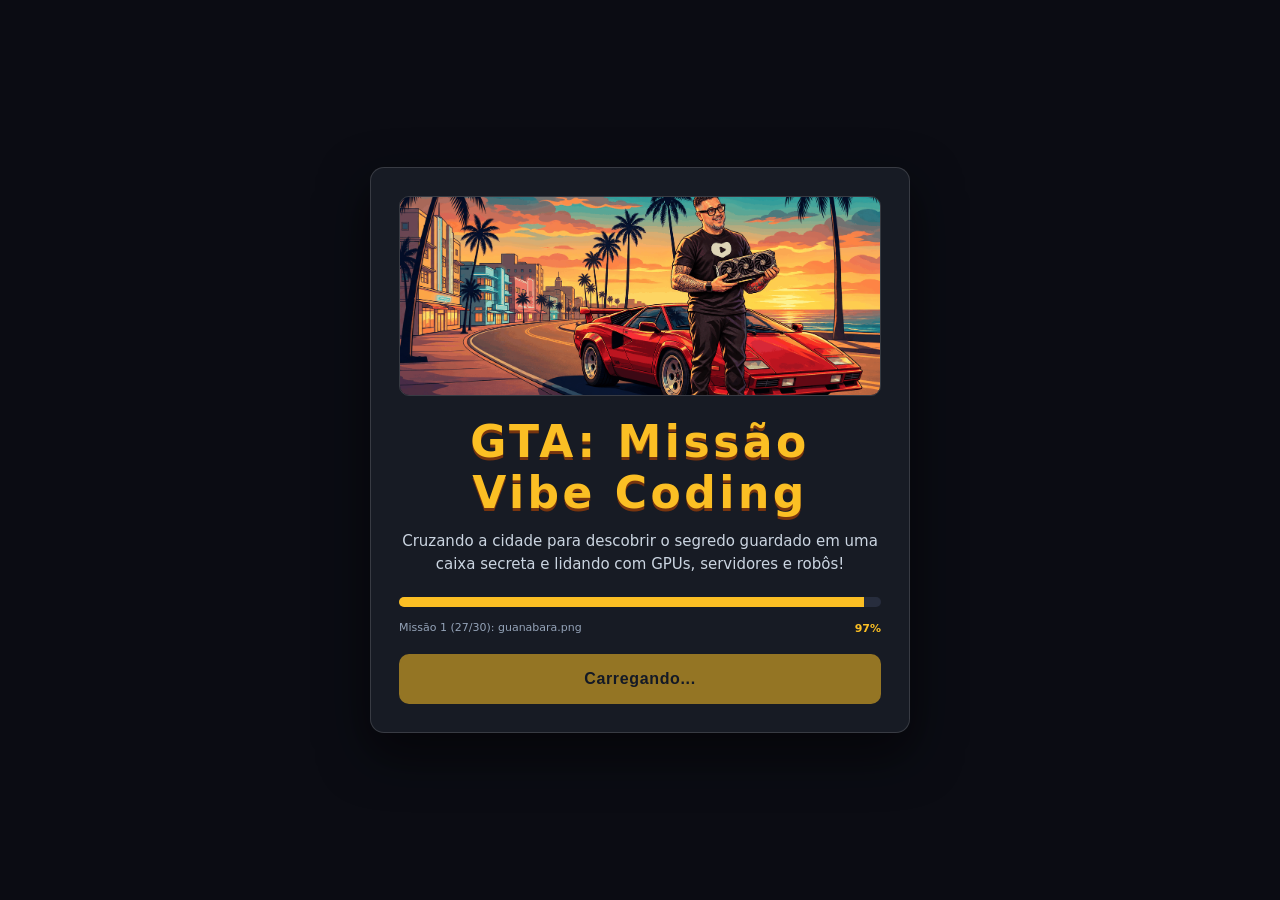
==== index.html @ 66b48c7b "feat: adiciona balões estilo HQ para falas de NPCs e entregas de item errado" ====
<!DOCTYPE html>
<html lang="pt-BR">
<head>
  <meta charset="UTF-8">
  <meta name="viewport" content="width=device-width, initial-scale=1.0, maximum-scale=1.0, user-scalable=no, viewport-fit=cover">
  <meta name="theme-color" content="#0e1015">
  <meta name="apple-mobile-web-app-capable" content="yes">
  <meta name="mobile-web-app-capable" content="yes">
  <meta name="apple-mobile-web-app-status-bar-style" content="black-translucent">
  <meta name="apple-mobile-web-app-title" content="GTA">
  <meta name="description" content="Cruzando a cidade para descobrir o segredo guardado em uma caixa secreta e lidando com GPUs, servidores e robôs!">
  <meta property="og:type" content="website">
  <meta property="og:title" content="Missão Vibe Coding — Curso em Vídeo">
  <meta property="og:description" content="Cruzando a cidade para descobrir o segredo guardado em uma caixa secreta e lidando com GPUs, servidores e robôs!">
  <meta property="og:image" content="./story/splash/splash-start.png">
  <meta name="twitter:card" content="summary_large_image">
  <meta name="twitter:title" content="Missão Vibe Coding — Curso em Vídeo">
  <meta name="twitter:description" content="Cruzando a cidade para descobrir o segredo guardado em uma caixa secreta e lidando com GPUs, servidores e robôs!">
  <meta name="twitter:image" content="./story/splash/splash-start.png">
  <link rel="manifest" href="./manifest.webmanifest">
  <link rel="icon" type="image/svg+xml" href="./story/favicon.svg">
  <link rel="shortcut icon" href="./story/favicon.svg">
  <link rel="apple-touch-icon" sizes="180x180" href="./icon-180.png">
  <title>Missão Vibe Coding — Curso em Vídeo</title>
  <link rel="stylesheet" href="./styles/main.css?v=36">
</head>
<body>
  <div id="game-shell">
    <canvas id="game-canvas" aria-label="Área do jogo"></canvas>
    <img id="world-pickup-item" class="world-pickup-item hidden" alt="">
    <div id="world-collectibles-layer" aria-hidden="true"></div>
    <div id="npc-speech-layer" aria-hidden="true"></div>
    <div id="damage-flash" aria-hidden="true"></div>

    <div id="hud-layer" class="hidden" aria-live="polite">
      <div id="top-left-stack">
        <div id="top-bar">
          <div id="vehicle-badge" class="hud-pill">
            <span id="vehicle-status">A pé</span>
          </div>
          <div id="health-badge" class="hud-pill hud-health-stack">
            <div class="hud-health-row" title="Vida do personagem">
              <div class="health-track"><div id="health-fill" class="health-fill"></div></div>
              <span id="health-value">100</span>
            </div>
            <div id="vehicle-health-badge" class="hud-health-row disabled" title="Integridade do veículo">
              <div class="health-track"><div id="vehicle-health-fill" class="health-fill"></div></div>
              <span id="vehicle-health-value">--</span>
            </div>
          </div>
        </div>
        <div class="hud-quick-actions">
          <button id="pause-button" type="button" class="hud-pill pause-button hud-action-btn" aria-label="Abrir menu" title="Menu">
            <svg class="hud-action-icon" viewBox="0 0 24 24" fill="none" stroke="currentColor" stroke-width="2.3" stroke-linecap="round" stroke-linejoin="round" aria-hidden="true">
              <line x1="4" y1="6.5" x2="20" y2="6.5"></line>
              <line x1="4" y1="12" x2="20" y2="12"></line>
              <line x1="4" y1="17.5" x2="20" y2="17.5"></line>
            </svg>
          </button>
          <button id="inventory-button" type="button" class="hud-pill pause-button hud-action-btn" aria-label="Abrir inventário (0 de 5)" title="Itens">
            <svg class="hud-action-icon" viewBox="0 0 24 24" fill="none" stroke="currentColor" stroke-width="2" stroke-linecap="round" stroke-linejoin="round" aria-hidden="true">
              <path d="M9 6V4.8A1.8 1.8 0 0 1 10.8 3h2.4A1.8 1.8 0 0 1 15 4.8V6"></path>
              <path d="M5.5 9.5A3.5 3.5 0 0 1 9 6h6a3.5 3.5 0 0 1 3.5 3.5V19a2 2 0 0 1-2 2h-9a2 2 0 0 1-2-2V9.5Z"></path>
              <path d="M5.5 11.5h13"></path>
              <rect x="9" y="14" width="6" height="4" rx="1"></rect>
            </svg>
            <span id="inventory-badge" class="hud-action-badge">0/5</span>
          </button>
        </div>
        <div id="hud-bg-progress" class="hud-pill hud-bg-progress hidden" aria-hidden="true">
          <div class="progress-track hud-bg-progress-track">
            <div id="hud-bg-progress-fill" class="progress-fill"></div>
          </div>
        </div>
        <div id="location-badge" class="hud-pill" aria-label="Localização atual">
          <svg class="hud-location-pin" viewBox="0 0 24 24" fill="none" stroke="currentColor" stroke-width="2.1" stroke-linecap="round" stroke-linejoin="round" aria-hidden="true">
            <path d="M12 21s-6.5-5.6-6.5-11a6.5 6.5 0 1 1 13 0c0 5.4-6.5 11-6.5 11Z"></path>
            <circle cx="12" cy="10" r="2.3"></circle>
          </svg>
          <span id="location-code">---</span>
        </div>
      </div>

      <div id="hud-toast" class="hud-pill hud-toast hidden" role="status" aria-live="polite">
        <img id="hud-toast-img" class="hud-toast-img hidden" alt="">
        <span id="hud-toast-text"></span>
      </div>

      <div id="mission-banner" class="mission-banner hidden" role="status" aria-live="polite">
        <div id="mission-banner-title" class="mission-banner-title"></div>
        <div id="mission-banner-objective" class="mission-banner-objective"></div>
      </div>

      <div id="minimap-container" role="button" tabindex="0" aria-label="Ampliar minimapa" title="Ampliar mapa (M)">
        <canvas id="minimap-canvas" width="204" height="204"></canvas>
        <div id="objective-hint">Livre</div>
      </div>

      <div id="controls-hint" class="hud-pill">
        Setas/WASD: Mover · Espaço: Ação/Acelerar · Shift/X: Freio/Ré · I/Tab: Inventário · M: Mapa · Espaço+Shift: Sair
      </div>

      <div id="touch-controls" class="hidden" aria-label="Controles virtuais">
        <div id="touch-analog" class="touch-cluster touch-analog" role="application" aria-label="Direcional analógico virtual">
          <div id="touch-analog-knob" class="touch-analog-knob"></div>
          <svg id="touch-steering-wheel" class="touch-steering-wheel" viewBox="0 0 100 100" aria-hidden="true">
            <circle cx="50" cy="50" r="38" fill="none" stroke="currentColor" stroke-width="8"/>
            <circle cx="50" cy="50" r="10" fill="currentColor" fill-opacity="0.35" stroke="currentColor" stroke-width="3"/>
            <line x1="14" y1="50" x2="40" y2="50" stroke="currentColor" stroke-width="7" stroke-linecap="round"/>
            <line x1="60" y1="50" x2="86" y2="50" stroke="currentColor" stroke-width="7" stroke-linecap="round"/>
            <line x1="50" y1="60" x2="50" y2="86" stroke="currentColor" stroke-width="7" stroke-linecap="round"/>
            <path d="M44 13 L50 7 L56 13" fill="none" stroke="#fbbf24" stroke-width="3.5" stroke-linecap="round" stroke-linejoin="round"/>
          </svg>
        </div>

        <div id="touch-actions" class="touch-cluster">
          <button type="button" class="touch-btn touch-secondary-btn touch-exit hidden" data-btn="exit" aria-label="Sair do veículo" title="Sair do veículo">
            <svg class="touch-icon" viewBox="0 0 24 24" fill="none" stroke="currentColor" stroke-width="2.1" stroke-linecap="round" stroke-linejoin="round" aria-hidden="true">
              <path d="M13 4H6a2 2 0 0 0-2 2v12a2 2 0 0 0 2 2h7"/>
              <path d="M10 12h10"/>
              <path d="M17 8l4 4-4 4"/>
            </svg>
          </button>
          <button type="button" class="touch-btn touch-secondary-btn touch-brake hidden" data-btn="secondary" aria-label="Frear ou Ré" title="Frear ou Ré">
            <svg class="touch-icon" viewBox="0 0 24 24" fill="none" stroke="currentColor" stroke-width="2.3" stroke-linecap="round" stroke-linejoin="round" aria-hidden="true">
              <path d="M7 7l5 5 5-5"/>
              <path d="M7 13l5 5 5-5"/>
            </svg>
          </button>
          <button type="button" class="touch-btn touch-action touch-primary" data-btn="action" aria-label="Ação" title="Ação">
            <svg class="touch-icon touch-icon-hand" viewBox="0 0 24 24" fill="none" stroke="currentColor" stroke-width="2" stroke-linecap="round" stroke-linejoin="round" aria-hidden="true">
              <path d="M18 11V6a2 2 0 0 0-4 0v4"/>
              <path d="M14 10V4a2 2 0 0 0-4 0v6"/>
              <path d="M10 10.5V6a2 2 0 0 0-4 0v8"/>
              <path d="M18 8a2 2 0 1 1 4 0v6a8 8 0 0 1-8 8h-2c-2.8 0-4.5-.9-5.9-2.5L3.3 15.8a2 2 0 0 1 2.9-2.7L8 15"/>
            </svg>
            <svg class="touch-icon touch-icon-accel hidden" viewBox="0 0 24 24" fill="none" stroke="currentColor" stroke-width="2.3" stroke-linecap="round" stroke-linejoin="round" aria-hidden="true">
              <path d="M7 17l5-5 5 5"/>
              <path d="M7 11l5-5 5 5"/>
            </svg>
          </button>
        </div>
      </div>
    </div>

    <section id="start-screen" class="overlay-screen hidden">
      <div class="overlay-card start-card">
        <img id="start-splash" class="start-splash hidden" alt="Capa da história">
        <h1 id="start-title" class="retro-title">CIDADE ABERTA</h1>
        <p id="start-subtitle" class="overlay-subtitle">Explore a cidade, entre em estabelecimentos térreos e dirija carros, motos e vans.</p>
        <div id="start-loading-box" class="start-loading-box">
          <div class="progress-track start-progress-track">
            <div id="start-loading-bar" class="progress-fill"></div>
          </div>
          <div class="start-loading-meta">
            <span id="start-loading-text" class="start-loading-text">Preparando recursos da primeira missão...</span>
            <span id="start-loading-percent" class="start-loading-percent">0%</span>
          </div>
        </div>
        <div class="start-actions">
          <button id="start-button" type="button" class="primary-button" disabled>Carregando...</button>
          <button id="new-game-button" type="button" class="secondary-button hidden" disabled>Novo Jogo</button>
        </div>
        <p id="ios-install-hint" class="ios-install-hint hidden">No iPhone, para tela cheia sem barra: Compartilhar → Adicionar à Tela de Início.</p>
      </div>
    </section>

    <section id="loading-screen" class="overlay-screen" role="status" aria-live="polite">
      <div class="overlay-card loading-card">
        <h2 class="overlay-heading">Carregando cidade...</h2>
        <div class="progress-track">
          <div id="loading-bar" class="progress-fill"></div>
        </div>
        <div class="loading-meta">
          <p id="loading-text" class="overlay-subtitle">Preparando mapa e texturas</p>
          <span id="loading-percent" class="loading-percent">0%</span>
        </div>
      </div>
    </section>

    <section id="error-screen" class="overlay-screen hidden" role="alert">
      <div class="overlay-card error-card">
        <h2 class="overlay-heading">Não foi possível iniciar o jogo</h2>
        <p id="error-message" class="error-message"></p>
      </div>
    </section>

    <section id="gameover-screen" class="overlay-screen gameover-overlay hidden" role="alert">
      <div class="overlay-card gameover-card">
        <h2 class="gameover-title">SE DEU MAL</h2>
        <p id="gameover-reason" class="overlay-subtitle"></p>
        <button id="restart-button" type="button" class="primary-button">Reiniciar</button>
      </div>
    </section>

    <section id="cutscene-screen" class="overlay-screen cutscene-overlay hidden" aria-live="polite">
      <div class="cutscene-stage">
        <div id="cutscene-bg-label" class="cutscene-bg-label">Cena Lateral</div>
        <div class="cutscene-actors">
          <div id="cutscene-left-slot" class="cutscene-actor">
            <img id="cutscene-left-img" class="cutscene-portrait" alt="">
            <span id="cutscene-left-name" class="cutscene-actor-name"></span>
          </div>
          <div id="cutscene-right-slot" class="cutscene-actor">
            <img id="cutscene-right-img" class="cutscene-portrait" alt="">
            <span id="cutscene-right-name" class="cutscene-actor-name"></span>
          </div>
        </div>
        <div class="cutscene-dialog-box">
          <div id="cutscene-speaker" class="cutscene-speaker"></div>
          <p id="cutscene-text" class="cutscene-text"></p>
          <div id="cutscene-choices" class="cutscene-choices hidden"></div>
          <button id="cutscene-next-btn" type="button" class="primary-button cutscene-next-btn">Continuar</button>
        </div>
      </div>
    </section>

    <section id="mission-complete-screen" class="overlay-screen hidden" aria-live="polite">
      <div class="overlay-card mission-complete-card">
        <h2 id="mission-complete-title" class="retro-title">MISSÃO CONCLUÍDA</h2>
        <p id="mission-complete-subtitle" class="overlay-subtitle"></p>
        <button id="mission-complete-btn" type="button" class="primary-button">Continuar</button>
      </div>
    </section>

    <section id="pause-screen" class="overlay-screen hidden" role="dialog" aria-label="Menu de Pausa">
      <div class="overlay-card pause-card">
        <h2 class="retro-title">PAUSA</h2>
        <div class="pause-actions">
          <button id="pause-resume-btn" type="button" class="primary-button">CONTINUAR</button>
          <button id="pause-restart-btn" type="button" class="secondary-button">REINICIAR MISSÃO</button>
          <button id="pause-choose-btn" type="button" class="secondary-button">ESCOLHER MISSÃO</button>
          <button id="pause-new-game-btn" type="button" class="secondary-button">NOVO JOGO</button>
          <button id="pause-refresh-assets-btn" type="button" class="secondary-button">CARREGAR TUDO</button>
          <button id="pause-exit-btn" type="button" class="danger-button">SAIR</button>
        </div>
      </div>
    </section>

    <section id="mission-select-screen" class="overlay-screen hidden" role="dialog" aria-label="Escolher Missão">
      <div class="overlay-card mission-select-card">
        <h2 class="retro-title">ESCOLHER MISSÃO</h2>
        <div id="pause-mission-list" class="pause-mission-list"></div>
        <button id="mission-select-back-btn" type="button" class="secondary-button mission-select-back-btn">Voltar</button>
      </div>
    </section>

    <section id="expanded-map-screen" class="overlay-screen hidden" role="dialog" aria-label="Mapa Ampliado">
      <div class="overlay-card expanded-map-card">
        <div class="expanded-map-header">
          <div>
            <h2 class="retro-title expanded-map-title">MAPA DA CIDADE</h2>
            <p id="expanded-map-objective" class="overlay-subtitle expanded-map-objective">Exploração livre</p>
          </div>
          <button id="expanded-map-close-btn" type="button" class="secondary-button expanded-map-close-btn">Voltar</button>
        </div>
        <div class="expanded-map-stage">
          <canvas id="expanded-map-canvas"></canvas>
          <div class="expanded-map-zoom-controls" aria-label="Controles de zoom do mapa">
            <button id="expanded-map-zoom-in-btn" type="button" class="secondary-button expanded-map-zoom-btn" aria-label="Aproximar">+</button>
            <button id="expanded-map-zoom-reset-btn" type="button" class="secondary-button expanded-map-zoom-btn expanded-map-zoom-level" aria-label="Resetar zoom">1×</button>
            <button id="expanded-map-zoom-out-btn" type="button" class="secondary-button expanded-map-zoom-btn" aria-label="Afastar">−</button>
          </div>
        </div>
        <div class="expanded-map-legend">
          <span class="legend-chip"><i class="legend-dot legend-player"></i> Você</span>
          <span class="legend-chip"><i class="legend-dot legend-target"></i> Destino</span>
          <span class="legend-chip"><i class="legend-dot legend-route"></i> Rota</span>
          <span class="legend-chip"><i class="legend-dot legend-extra"></i> Extras (?)</span>
          <span class="legend-chip"><i class="legend-dot legend-hospital"></i> Hospitais</span>
        </div>
      </div>
    </section>

    <section id="inventory-screen" class="overlay-screen hidden" role="dialog" aria-label="Inventário">
      <div id="inventory-speech-layer" class="inventory-speech-layer" aria-hidden="true"></div>
      <div class="overlay-card inventory-card">
        <div class="inventory-header">
          <div>
            <h2 id="inventory-title" class="retro-title inventory-title">INVENTÁRIO</h2>
            <p id="inventory-subtitle" class="overlay-subtitle inventory-subtitle">Selecione um item para ver os detalhes.</p>
          </div>
          <span id="inventory-count" class="inventory-count">0 / 10</span>
        </div>
        <div id="inventory-grid" class="inventory-grid" role="grid" aria-label="Grade de 10 espaços"></div>
        <div class="inventory-pagination" role="navigation" aria-label="Páginas do inventário">
          <button id="inventory-prev-page" type="button" class="inventory-page-btn" aria-label="Página anterior" title="Página anterior (Q / L1)" disabled>&#9664;</button>
          <span id="inventory-page-label" class="inventory-page-label">Página 1 / 1</span>
          <button id="inventory-next-page" type="button" class="inventory-page-btn" aria-label="Próxima página" title="Próxima página (E / R1)" disabled>&#9654;</button>
        </div>
        <div id="inventory-detail" class="inventory-detail">
          <div id="inventory-detail-name" class="inventory-detail-name">Slot vazio</div>
          <div id="inventory-detail-desc" class="inventory-detail-desc">Nenhum item selecionado.</div>
        </div>
        <p id="inventory-feedback" class="inventory-feedback hidden" role="status"></p>
        <div class="inventory-actions">
          <button id="inventory-deliver-btn" type="button" class="primary-button hidden">Entregar Item</button>
          <button id="inventory-close-btn" type="button" class="secondary-button">Fechar</button>
        </div>
      </div>
    </section>

    <section id="confirm-screen" class="overlay-screen hidden" role="dialog" aria-modal="true" aria-labelledby="confirm-title">
      <div class="overlay-card confirm-card">
        <h2 id="confirm-title" class="overlay-heading">INICIAR NOVO JOGO?</h2>
        <p id="confirm-message" class="overlay-subtitle">Ao iniciar um novo jogo, todo o progresso atual será perdido. Deseja continuar?</p>
        <div class="confirm-actions">
          <button id="confirm-cancel-btn" type="button" class="secondary-button">Cancelar</button>
          <button id="confirm-accept-btn" type="button" class="danger-button">Iniciar Novo Jogo</button>
        </div>
      </div>
    </section>

    <section id="assets-refresh-screen" class="overlay-screen hidden" role="dialog" aria-modal="true" aria-labelledby="assets-refresh-title">
      <div class="overlay-card assets-refresh-card">
        <h2 id="assets-refresh-title" class="overlay-heading">RECARREGANDO ASSETS</h2>
        <div class="progress-track">
          <div id="assets-refresh-bar" class="progress-fill"></div>
        </div>
        <div class="loading-meta">
          <p id="assets-refresh-text" class="overlay-subtitle">Preparando atualização...</p>
          <span id="assets-refresh-percent" class="loading-percent">0%</span>
        </div>
        <div class="confirm-actions">
          <button id="assets-refresh-action-btn" type="button" class="secondary-button">Cancelar</button>
        </div>
      </div>
    </section>
  </div>

  <script>
    (function () {
      const showBootError = (msg) => {
        const loading = document.getElementById('loading-screen');
        const errorScreen = document.getElementById('error-screen');
        const errorMessage = document.getElementById('error-message');
        if (!loading || loading.classList.contains('hidden') || !errorScreen || !errorMessage) return;
        loading.classList.add('hidden');
        errorMessage.textContent = msg + ' Tente recarregar a página com Cmd+Shift+R (ou Ctrl+Shift+R).';
        errorScreen.classList.remove('hidden');
      };
      window.addEventListener('error', (ev) => {
        if (!window.__gameBooted) {
          showBootError(ev?.message || 'Erro ao carregar os módulos do jogo.');
        }
      });
      window.addEventListener('unhandledrejection', (ev) => {
        if (!window.__gameBooted) {
          showBootError(ev?.reason?.message || 'Erro inesperado durante o carregamento.');
        }
      });
    })();
  </script>
  <script type="module" src="./src/main.js?v=72"></script>
</body>
</html>
---- styles/main.css ----
*,
*::before,
*::after {
  box-sizing: border-box;
  margin: 0;
  padding: 0;
}

html,
body {
  width: 100%;
  height: 100%;
  overflow: hidden;
  background-color: #0e1015;
  color: #f4f5f7;
  font-family: system-ui, -apple-system, BlinkMacSystemFont, "Segoe UI", Roboto, sans-serif;
  user-select: none;
  -webkit-user-select: none;
  touch-action: none;
}

#game-shell {
  position: relative;
  width: 100vw;
  height: 100dvh;
  overflow: hidden;
  background: #141720;
  touch-action: none;
  -webkit-touch-callout: none;
}

#game-canvas {
  display: block;
  width: 100%;
  height: 100%;
  touch-action: none;
}

#damage-flash {
  position: absolute;
  inset: 0;
  pointer-events: none;
  z-index: 15;
  opacity: 0;
  background: radial-gradient(circle, rgba(239, 68, 68, 0.2) 35%, rgba(220, 38, 38, 0.72) 100%);
  transition: opacity 0.22s ease-out;
}

#damage-flash.heal {
  background: radial-gradient(circle, rgba(34, 197, 94, 0.24) 35%, rgba(22, 163, 74, 0.72) 100%);
  transition: opacity 0.35s ease-out;
}

#damage-flash.active {
  opacity: 1;
  transition: none;
}

.hidden {
  display: none !important;
}

#world-collectibles-layer {
  position: fixed;
  inset: 0;
  pointer-events: none;
  z-index: 3;
}

#npc-speech-layer {
  position: fixed;
  inset: 0;
  pointer-events: none;
  overflow: hidden;
  z-index: 9;
}

.inventory-speech-layer {
  position: fixed;
  inset: 0;
  pointer-events: none;
  overflow: hidden;
  z-index: 2;
}

.npc-speech-bubble {
  position: absolute;
  left: 0;
  top: 0;
  max-width: 176px;
  min-width: 68px;
  padding: 6px 10px;
  background: #ffffff;
  color: #0f172a;
  border: 2.5px solid #0f172a;
  border-radius: 12px;
  box-shadow: 0 3px 0 #0f172a, 0 8px 18px rgba(0, 0, 0, 0.35);
  font-size: 11.5px;
  font-weight: 700;
  line-height: 1.25;
  text-align: center;
  transform: translate(-50%, calc(-100% - 10px));
  transform-origin: bottom center;
  will-change: transform, opacity;
}

.npc-speech-bubble::before {
  content: '';
  position: absolute;
  left: 50%;
  bottom: -10px;
  transform: translateX(-50%);
  border-width: 10px 7px 0 7px;
  border-style: solid;
  border-color: #0f172a transparent transparent transparent;
}

.npc-speech-bubble::after {
  content: '';
  position: absolute;
  left: 50%;
  bottom: -6px;
  transform: translateX(-50%);
  border-width: 7px 5px 0 5px;
  border-style: solid;
  border-color: #ffffff transparent transparent transparent;
}

@keyframes npcBubblePop {
  0% {
    opacity: 0;
    transform: translate(-50%, calc(-100% + 4px)) scale(0.15, 0.08);
  }
  65% {
    opacity: 1;
    transform: translate(-50%, calc(-100% - 13px)) scale(1.06, 1.06);
  }
  100% {
    opacity: 1;
    transform: translate(-50%, calc(-100% - 10px)) scale(1, 1);
  }
}

@keyframes npcBubbleShrink {
  0% {
    opacity: 1;
    transform: translate(-50%, calc(-100% - 10px)) scale(1, 1);
  }
  100% {
    opacity: 0;
    transform: translate(-50%, calc(-100% + 6px)) scale(0.12, 0.06);
  }
}

.npc-speech-bubble.pop-in {
  animation: npcBubblePop 0.22s cubic-bezier(0.22, 1.28, 0.36, 1) forwards;
}

.npc-speech-bubble.shrink-out {
  animation: npcBubbleShrink 0.24s cubic-bezier(0.55, 0, 0.85, 0.3) forwards;
}

#hud-layer {
  position: absolute;
  inset: 0;
  pointer-events: none;
  z-index: 12;
}

#top-left-stack {
  position: absolute;
  top: max(12px, env(safe-area-inset-top));
  left: max(12px, env(safe-area-inset-left));
  max-width: calc(100vw - 246px);
  display: flex;
  flex-direction: column;
  align-items: flex-start;
  gap: 6px;
  z-index: 12;
}

#top-bar {
  position: static;
  width: 136px;
  display: flex;
  flex-direction: column;
  gap: 6px;
  align-items: stretch;
  flex-wrap: nowrap;
}

.hud-bg-progress {
  width: 136px;
  padding: 8px 10px;
  display: flex;
  align-items: center;
  box-sizing: border-box;
}

.hud-bg-progress-track {
  height: 8px;
  margin: 0;
}

.hud-pill {
  background: rgba(14, 16, 21, 0.72);
  border: 1px solid rgba(255, 255, 255, 0.16);
  border-radius: 8px;
  padding: 5px 10px;
  font-size: 13px;
  letter-spacing: 0.04em;
  backdrop-filter: blur(4px);
}

.hud-label {
  color: #9ca3af;
  margin-right: 6px;
  font-weight: 600;
}

#location-badge {
  width: auto;
  max-width: 100%;
  box-sizing: border-box;
  display: inline-flex;
  align-items: center;
  gap: 6px;
}

.hud-location-pin {
  width: 14px;
  height: 14px;
  flex-shrink: 0;
  color: #9ca3af;
}

#location-code {
  font-weight: 700;
  color: #fbbf24;
}

#health-badge,
#vehicle-badge {
  width: 100%;
  box-sizing: border-box;
  flex-shrink: 0;
}

#vehicle-badge {
  display: flex;
  align-items: center;
  justify-content: center;
  text-align: center;
  white-space: nowrap;
  font-variant-numeric: tabular-nums;
}

.hud-speed-value {
  font-size: 16px;
  font-weight: 800;
  line-height: 1;
}

.hud-speed-unit {
  font-size: 10px;
  font-weight: 600;
  color: #9ca3af;
  letter-spacing: 0.02em;
}

.hud-health-stack {
  display: flex;
  flex-direction: column;
  justify-content: center;
  gap: 4px;
}

.hud-health-row {
  display: flex;
  align-items: center;
  gap: 6px;
}

.hud-health-row.disabled {
  opacity: 0.38;
}

.hud-health-row.disabled .health-track {
  background: rgba(148, 163, 184, 0.2);
}

.health-track {
  flex: 1 1 auto;
  min-width: 0;
  height: 7px;
  border-radius: 999px;
  background: rgba(255, 255, 255, 0.16);
  overflow: hidden;
}

.health-fill {
  width: 100%;
  height: 100%;
  background: #22c55e;
  transition: width 0.15s ease, background-color 0.15s ease;
}

#health-value,
#vehicle-health-value {
  font-size: 11px;
  font-weight: 700;
  min-width: 24px;
  text-align: right;
  line-height: 1;
}

#minimap-container {
  position: absolute;
  top: max(12px, env(safe-area-inset-top));
  right: max(12px, env(safe-area-inset-right));
  z-index: 12;
  pointer-events: auto;
  cursor: pointer;
  touch-action: manipulation;
  background: rgba(14, 16, 21, 0.8);
  border: 2px solid rgba(255, 255, 255, 0.22);
  border-radius: 10px;
  padding: 6px;
  display: flex;
  flex-direction: column;
  align-items: center;
  gap: 4px;
}

#minimap-canvas {
  display: block;
  width: 188px;
  height: 188px;
  border-radius: 6px;
  background: #1b202b;
}

#objective-hint {
  font-size: 11px;
  color: #e5e7eb;
  font-weight: 600;
  letter-spacing: 0.03em;
}

#controls-hint {
  position: absolute;
  bottom: max(12px, env(safe-area-inset-bottom));
  left: 50%;
  transform: translateX(-50%);
  font-size: 12px;
  color: #d1d5db;
  white-space: nowrap;
}

#touch-controls {
  position: absolute;
  inset: 0;
  pointer-events: none;
  display: flex;
  justify-content: space-between;
  align-items: flex-end;
  padding: 24px max(36px, calc(env(safe-area-inset-right) + 20px)) max(48px, calc(env(safe-area-inset-bottom) + 28px)) max(36px, calc(env(safe-area-inset-left) + 20px));
}

.touch-cluster {
  pointer-events: auto;
}

.touch-analog {
  position: relative;
  width: 148px;
  height: 148px;
  border-radius: 50%;
  border: 2.5px solid rgba(255, 255, 255, 0.38);
  background: radial-gradient(circle, rgba(20, 24, 34, 0.25) 0%, rgba(20, 24, 34, 0.52) 100%);
  display: flex;
  align-items: center;
  justify-content: center;
  touch-action: none;
  -webkit-tap-highlight-color: transparent;
  transition: border-color 0.15s ease, background 0.15s ease;
}

.touch-analog-knob {
  width: 62px;
  height: 62px;
  border-radius: 50%;
  border: 2.5px solid rgba(255, 255, 255, 0.72);
  background: rgba(255, 255, 255, 0.26);
  pointer-events: none;
  transform: translate(0px, 0px);
  transition: transform 0.08s ease-out, background-color 0.1s ease, border-color 0.1s ease;
}

.touch-analog.active .touch-analog-knob {
  transition: none;
  background: rgba(251, 191, 36, 0.55);
  border-color: #fbbf24;
}

.touch-steering-wheel {
  display: none;
  width: 112px;
  height: 112px;
  color: rgba(255, 255, 255, 0.78);
  pointer-events: none;
  transform: rotate(0deg);
  transition: transform 0.1s ease-out, color 0.1s ease;
}

#touch-controls.driving-mode .touch-analog {
  border-color: rgba(251, 191, 36, 0.45);
  background: radial-gradient(circle, rgba(20, 24, 34, 0.28) 0%, rgba(20, 24, 34, 0.58) 100%);
}

#touch-controls.driving-mode .touch-analog-knob {
  display: none;
}

#touch-controls.driving-mode .touch-steering-wheel {
  display: block;
}

#touch-controls.driving-mode .touch-analog.active .touch-steering-wheel {
  transition: none;
  color: #fbbf24;
}

#touch-actions {
  display: flex;
  align-items: flex-end;
  justify-content: flex-end;
  gap: 14px;
}

.touch-btn {
  width: 68px;
  height: 68px;
  border-radius: 50%;
  border: 2.5px solid rgba(255, 255, 255, 0.38);
  background: rgba(20, 24, 34, 0.42);
  color: rgba(255, 255, 255, 0.9);
  font-size: 18px;
  font-weight: 700;
  display: flex;
  align-items: center;
  justify-content: center;
  touch-action: none;
  -webkit-tap-highlight-color: transparent;
  transition: transform 0.08s ease, background-color 0.1s ease, border-color 0.1s ease;
}

.touch-btn .touch-icon {
  width: 34px;
  height: 34px;
  pointer-events: none;
}

.touch-btn.active {
  background: rgba(251, 191, 36, 0.48);
  border-color: #fbbf24;
  transform: scale(0.94);
}

.touch-secondary-btn {
  width: 70px;
  height: 70px;
}

.touch-brake {
  border-color: rgba(248, 113, 113, 0.55);
  background: rgba(127, 29, 29, 0.34);
}

.touch-brake.active {
  background: rgba(239, 68, 68, 0.55);
  border-color: #f87171;
}

.touch-exit {
  border-color: rgba(148, 163, 184, 0.55);
  background: rgba(30, 41, 59, 0.45);
}

.touch-exit.active {
  background: rgba(96, 165, 250, 0.5);
  border-color: #93c5fd;
}

.touch-action {
  width: 84px;
  height: 84px;
}

.touch-primary {
  width: 86px;
  height: 86px;
  border-color: rgba(251, 191, 36, 0.62);
  background: rgba(20, 24, 34, 0.48);
}

.touch-primary .touch-icon {
  width: 40px;
  height: 40px;
}

.overlay-screen {
  position: absolute;
  inset: 0;
  display: flex;
  align-items: center;
  justify-content: center;
  background: rgba(10, 12, 18, 0.9);
  padding: 24px;
  z-index: 20;
}

.overlay-card {
  max-width: 480px;
  width: 100%;
  background: #171b24;
  border: 1px solid rgba(255, 255, 255, 0.14);
  border-radius: 14px;
  padding: 28px;
  text-align: center;
  box-shadow: 0 20px 50px rgba(0, 0, 0, 0.55);
}

.start-card {
  max-width: 540px;
}

.start-splash {
  width: 100%;
  max-height: 200px;
  object-fit: cover;
  border-radius: 10px;
  margin-bottom: 16px;
  border: 1px solid rgba(255, 255, 255, 0.14);
}

.retro-title {
  font-size: clamp(28px, 5vw, 44px);
  font-weight: 900;
  letter-spacing: 0.08em;
  color: #fbbf24;
  margin-bottom: 12px;
  text-shadow: 0 3px 0 #78350f;
}

.overlay-heading {
  font-size: 22px;
  font-weight: 700;
  margin-bottom: 10px;
}

.overlay-subtitle {
  font-size: 15px;
  line-height: 1.5;
  color: #cbd5e1;
  margin-bottom: 22px;
}

.primary-button {
  appearance: none;
  border: none;
  border-radius: 10px;
  background: #fbbf24;
  color: #111827;
  font-size: 16px;
  font-weight: 800;
  padding: 14px 28px;
  cursor: pointer;
  letter-spacing: 0.04em;
}

.primary-button:hover:not(:disabled) {
  background: #f59e0b;
}

.primary-button:disabled,
.secondary-button:disabled {
  opacity: 0.55;
  cursor: wait;
}

.start-actions {
  display: flex;
  flex-wrap: wrap;
  align-items: stretch;
  justify-content: center;
  gap: 10px;
  width: 100%;
}

.start-actions button {
  flex: 1 1 0;
  min-width: 0;
  padding: 14px 20px;
  font-size: 16px;
  line-height: 1.2;
  border: 1px solid transparent;
  touch-action: manipulation;
}

.start-actions .secondary-button {
  border-color: rgba(255, 255, 255, 0.2);
}

.start-actions button.start-action-selected:not(:disabled) {
  outline: 3px solid #fde68a;
  outline-offset: 2px;
  box-shadow: 0 0 14px rgba(251, 191, 36, 0.45);
}

.start-loading-box {
  width: 100%;
  margin: 0 0 18px;
}

.start-progress-track {
  height: 8px;
  margin: 0 0 6px;
}

.start-loading-meta {
  display: flex;
  align-items: center;
  justify-content: space-between;
  gap: 10px;
}

.start-loading-text {
  font-size: 11px;
  line-height: 1.35;
  color: #94a3b8;
  text-align: left;
  overflow: hidden;
  text-overflow: ellipsis;
  white-space: nowrap;
}

.start-loading-percent {
  font-size: 11px;
  font-weight: 700;
  color: #fbbf24;
  font-variant-numeric: tabular-nums;
  flex-shrink: 0;
}

.ios-install-hint {
  margin-top: 12px;
  font-size: 12px;
  line-height: 1.4;
  color: #94a3b8;
}

.progress-track {
  width: 100%;
  height: 10px;
  border-radius: 999px;
  background: #272d3d;
  overflow: hidden;
  margin: 14px 0;
}

.progress-fill {
  width: 0%;
  height: 100%;
  background: #fbbf24;
  transition: width 0.2s ease;
}

.loading-meta {
  display: flex;
  align-items: center;
  justify-content: space-between;
  gap: 12px;
}

.loading-meta .overlay-subtitle {
  margin: 0;
  text-align: left;
}

.loading-percent {
  font-size: 13px;
  font-weight: 700;
  color: #fbbf24;
  font-variant-numeric: tabular-nums;
  flex-shrink: 0;
}

.error-card {
  border-color: rgba(239, 68, 68, 0.5);
}

@keyframes window-backdrop-in {
  from {
    opacity: 0;
  }
  to {
    opacity: 1;
  }
}

@keyframes window-panel-in {
  from {
    opacity: 0;
    transform: scale(1.16) translateY(10px);
  }
  to {
    opacity: 1;
    transform: scale(1) translateY(0);
  }
}

@keyframes window-title-slam {
  0% {
    opacity: 0;
    transform: scale(1.42);
  }
  100% {
    opacity: 1;
    transform: scale(1);
  }
}

.overlay-screen:not(.hidden) {
  animation: window-backdrop-in 0.45s ease-out both;
}

.overlay-screen:not(.hidden) > .overlay-card,
.overlay-screen:not(.hidden) > .cutscene-stage {
  animation: window-panel-in 0.5s cubic-bezier(0.22, 1, 0.36, 1) both;
}

.overlay-screen:not(.hidden) .retro-title,
.overlay-screen:not(.hidden) .gameover-title,
.overlay-screen:not(.hidden) .overlay-heading {
  animation: window-title-slam 0.45s cubic-bezier(0.16, 1, 0.3, 1) 0.06s both;
}

.gameover-overlay {
  background: rgba(6, 8, 12, 0.84);
}

.gameover-card {
  border-color: rgba(239, 68, 68, 0.55);
}

.gameover-title {
  font-size: clamp(32px, 6vw, 52px);
  font-weight: 900;
  letter-spacing: 0.08em;
  color: #ef4444;
  text-shadow: 0 4px 0 #7f1d1d, 0 8px 24px rgba(0, 0, 0, 0.8);
  margin-bottom: 12px;
}

.error-message {
  color: #fca5a5;
  font-family: ui-monospace, SFMono-Regular, Menlo, monospace;
  font-size: 14px;
  line-height: 1.5;
  word-break: break-word;
}

.cutscene-overlay {
  background: rgba(8, 10, 16, 0.92);
  padding: 16px;
}

.cutscene-stage {
  position: relative;
  overflow: hidden;
  width: min(880px, 100%);
  height: min(580px, 94dvh);
  background: linear-gradient(180deg, #1e293b 0%, #334155 58%, #1f2937 58%, #111827 100%);
  background-size: cover;
  background-position: center;
  background-repeat: no-repeat;
  border: 2px solid rgba(251, 191, 36, 0.45);
  border-radius: 14px;
  display: flex;
  flex-direction: column;
  justify-content: space-between;
  padding: 16px 20px;
  box-shadow: 0 24px 60px rgba(0, 0, 0, 0.75);
}

.cutscene-bg-label {
  position: relative;
  z-index: 3;
  align-self: flex-start;
  background: rgba(14, 16, 21, 0.78);
  border: 1px solid rgba(255, 255, 255, 0.16);
  color: #fbbf24;
  padding: 4px 10px;
  border-radius: 6px;
  font-size: 12px;
  font-weight: 700;
  letter-spacing: 0.05em;
}

.cutscene-actors {
  position: absolute;
  top: 12px;
  left: 8px;
  right: 8px;
  bottom: 0;
  z-index: 1;
  pointer-events: none;
}

.cutscene-actor {
  position: absolute;
  bottom: 0;
  height: 92%;
  width: min(54%, 340px);
  z-index: 1;
  display: flex;
  flex-direction: column;
  align-items: center;
  justify-content: flex-end;
  gap: 0;
  opacity: 1;
  transform-origin: bottom center;
  transform: translate3d(0, 8px, 0) scale(0.94);
  transition: transform 0.45s cubic-bezier(0.22, 1, 0.36, 1);
  will-change: transform;
}

#cutscene-left-slot {
  left: 0;
  --speak-shift-x: clamp(8px, 3vw, 32px);
}

#cutscene-right-slot {
  right: 0;
  --speak-shift-x: calc(-1 * clamp(8px, 3vw, 32px));
}

.cutscene-actor.speaking {
  z-index: 2;
  transform: translate3d(var(--speak-shift-x, 0px), 0, 0) scale(1.06);
}

#cutscene-right-slot .cutscene-portrait {
  scale: -1 1;
}

.cutscene-portrait {
  aspect-ratio: 9 / 16;
  height: 92%;
  width: auto;
  max-width: 100%;
  max-height: 100%;
  object-fit: contain;
  object-position: bottom center;
  border: none;
  border-radius: 0;
  background: transparent;
  filter: brightness(0.78) saturate(0.85) drop-shadow(0 8px 16px rgba(0, 0, 0, 0.48));
  transition: filter 0.45s cubic-bezier(0.22, 1, 0.36, 1);
}

.cutscene-actor.speaking .cutscene-portrait {
  filter: brightness(1.04) saturate(1.05) drop-shadow(0 14px 24px rgba(0, 0, 0, 0.72));
}

.cutscene-actor-name {
  display: none;
}

.cutscene-dialog-box {
  position: relative;
  z-index: 3;
  margin-top: auto;
  background: rgba(14, 16, 21, 0.94);
  border: 1px solid rgba(255, 255, 255, 0.18);
  border-radius: 12px;
  padding: 14px 18px;
  display: flex;
  flex-direction: column;
  gap: 10px;
}

.cutscene-speaker {
  font-size: 13px;
  font-weight: 800;
  letter-spacing: 0.05em;
  color: #fbbf24;
  text-transform: uppercase;
}

.cutscene-text {
  font-size: clamp(14px, 2vw, 17px);
  line-height: 1.45;
  color: #f8fafc;
}

.cutscene-choices {
  display: flex;
  flex-direction: column;
  gap: 8px;
}

.cutscene-choice-btn {
  appearance: none;
  text-align: left;
  background: rgba(30, 41, 59, 0.9);
  border: 1px solid rgba(255, 255, 255, 0.2);
  color: #f8fafc;
  padding: 10px 14px;
  border-radius: 8px;
  font-size: 14px;
  font-weight: 600;
  cursor: pointer;
}

.cutscene-choice-btn.selected,
.cutscene-choice-btn:hover {
  border-color: #fbbf24;
  background: rgba(251, 191, 36, 0.18);
  color: #fef08a;
}

.cutscene-next-btn {
  align-self: flex-end;
  padding: 10px 20px;
  font-size: 14px;
}

.hud-quick-actions {
  display: grid;
  grid-template-columns: repeat(2, minmax(0, 1fr));
  align-items: stretch;
  gap: 8px;
  width: 136px;
  pointer-events: auto;
}

.pause-button {
  position: static;
  pointer-events: auto;
  cursor: pointer;
  color: #f8fafc;
  font-weight: 700;
  touch-action: manipulation;
  -webkit-tap-highlight-color: transparent;
  transition: border-color 0.15s ease, color 0.15s ease, transform 0.1s ease;
}

.hud-action-btn {
  position: relative;
  display: inline-flex;
  align-items: center;
  justify-content: center;
  width: 100%;
  height: auto;
  aspect-ratio: 1 / 1;
  padding: 0;
  border-radius: 14px;
  box-sizing: border-box;
}

.hud-action-icon {
  width: clamp(26px, 4vw, 30px);
  height: clamp(26px, 4vw, 30px);
  display: block;
}

.hud-action-badge {
  position: absolute;
  bottom: -5px;
  right: -5px;
  min-width: 24px;
  height: 18px;
  padding: 0 5px;
  border-radius: 999px;
  background: #fbbf24;
  color: #0e1015;
  border: 2px solid #0e1015;
  font-size: 11px;
  font-weight: 800;
  line-height: 14px;
  display: inline-flex;
  align-items: center;
  justify-content: center;
}

.pause-button:hover {
  border-color: #fbbf24;
  color: #fbbf24;
}

.pause-button:active {
  transform: scale(0.94);
}

.hud-toast {
  position: fixed;
  top: max(108px, 26%);
  left: 50%;
  transform: translate(-50%, -50%);
  z-index: 15;
  display: inline-flex;
  align-items: center;
  gap: 10px;
  background: rgba(14, 16, 21, 0.94);
  border: 1px solid rgba(251, 191, 36, 0.65);
  color: #fef08a;
  font-size: 13px;
  font-weight: 700;
  padding: 8px 14px;
  max-width: min(480px, 90vw);
  text-align: left;
  box-shadow: 0 10px 28px rgba(0, 0, 0, 0.55);
  pointer-events: none;
}

.hud-toast-img {
  width: 36px;
  height: 36px;
  object-fit: contain;
  flex-shrink: 0;
  border-radius: 6px;
  background: rgba(30, 41, 59, 0.85);
  padding: 3px;
}

.mission-banner {
  position: fixed;
  top: max(108px, 26%);
  left: 50%;
  transform: translate(-50%, -50%) scale(0.96);
  z-index: 16;
  pointer-events: none;
  text-align: center;
  padding: 18px 28px;
  max-width: min(560px, 88vw);
  border-radius: 14px;
  background: rgba(10, 13, 20, 0.78);
  border: 1px solid rgba(251, 191, 36, 0.55);
  box-shadow: 0 18px 42px rgba(0, 0, 0, 0.65);
  backdrop-filter: blur(4px);
  opacity: 0;
  transition: opacity 0.6s ease, transform 0.6s ease;
}

.mission-banner.visible {
  opacity: 1;
  transform: translate(-50%, -50%) scale(1);
}

.mission-banner-title {
  font-size: clamp(22px, 4vw, 34px);
  font-weight: 900;
  letter-spacing: 0.14em;
  color: #fbbf24;
  text-shadow: 0 3px 12px rgba(0, 0, 0, 0.85);
  margin-bottom: 6px;
}

.mission-banner-objective {
  font-size: clamp(14px, 2.2vw, 18px);
  font-weight: 600;
  color: #f8fafc;
  line-height: 1.35;
  text-shadow: 0 2px 8px rgba(0, 0, 0, 0.85);
}

.world-pickup-item {
  position: fixed;
  width: 44px;
  height: 44px;
  object-fit: contain;
  transform: translate(-50%, -50%);
  pointer-events: none;
  z-index: 4;
  filter: drop-shadow(0 6px 12px rgba(0, 0, 0, 0.65)) drop-shadow(0 0 14px rgba(52, 211, 153, 0.88));
  animation: world-pickup-bob 1.2s ease-in-out infinite;
}

.flying-item-clone {
  position: fixed;
  width: 44px;
  height: 44px;
  object-fit: contain;
  transform: translate(-50%, -50%);
  pointer-events: none;
  z-index: 25;
  filter: drop-shadow(0 6px 14px rgba(0, 0, 0, 0.65));
}

.inventory-btn-pulse {
  animation: inventory-pulse 0.35s ease;
}

@keyframes world-pickup-bob {
  0%, 100% {
    margin-top: 0px;
  }
  50% {
    margin-top: -6px;
  }
}

@keyframes inventory-pulse {
  0% {
    transform: scale(1);
  }
  50% {
    transform: scale(1.16);
    border-color: #fbbf24;
  }
  100% {
    transform: scale(1);
  }
}

#inventory-screen {
  z-index: 30;
}

.pause-actions {
  display: flex;
  flex-direction: column;
  gap: 10px;
  margin-top: 12px;
}

.secondary-button,
.danger-button {
  appearance: none;
  border-radius: 10px;
  font-size: 15px;
  font-weight: 700;
  padding: 12px 20px;
  cursor: pointer;
}

.secondary-button {
  background: #273244;
  color: #f8fafc;
  border: 1px solid rgba(255, 255, 255, 0.2);
}

.secondary-button:hover {
  border-color: #fbbf24;
}

.danger-button {
  background: #991b1b;
  color: #fef2f2;
  border: 1px solid rgba(248, 113, 113, 0.4);
}

.danger-button:hover {
  background: #b91c1c;
}

.mission-select-card {
  max-width: 520px;
  display: flex;
  flex-direction: column;
  gap: 14px;
}

.pause-mission-list {
  display: flex;
  flex-direction: column;
  gap: 8px;
  max-height: 52dvh;
  overflow-y: auto;
  padding: 8px;
  background: rgba(15, 23, 42, 0.75);
  border: 1px solid rgba(255, 255, 255, 0.12);
  border-radius: 10px;
}

.mission-select-back-btn {
  align-self: center;
  min-width: 160px;
}

.pause-mission-item {
  appearance: none;
  text-align: left;
  background: rgba(30, 41, 59, 0.85);
  border: 1px solid rgba(255, 255, 255, 0.14);
  color: #e2e8f0;
  padding: 8px 12px;
  border-radius: 6px;
  font-size: 13px;
  font-weight: 600;
  cursor: pointer;
}

.pause-mission-item.current,
.pause-mission-item:hover:not(:disabled) {
  border-color: #fbbf24;
  color: #fbbf24;
}

.pause-mission-item.locked,
.pause-mission-item:disabled {
  opacity: 0.45;
  cursor: not-allowed;
  border-color: rgba(148, 163, 184, 0.12);
  color: #94a3b8;
}

.menu-selected {
  outline: 2px solid #fbbf24;
  outline-offset: 2px;
  box-shadow: 0 0 0 3px rgba(251, 191, 36, 0.25);
}

#confirm-screen,
#assets-refresh-screen {
  z-index: 40;
}

.confirm-card {
  max-width: 440px;
}

.assets-refresh-card {
  width: min(480px, 92vw);
  max-width: 480px;
  max-height: 90dvh;
  overflow-y: auto;
}

.assets-refresh-card .loading-meta {
  align-items: flex-start;
  width: 100%;
  margin-bottom: 16px;
  gap: 12px;
}

.assets-refresh-card .overlay-subtitle {
  flex: 1 1 auto;
  min-width: 0;
  margin-bottom: 0;
  text-align: left;
  font-size: 14px;
  line-height: 1.4;
  height: calc(2 * 1.4em);
  overflow: hidden;
  display: -webkit-box;
  -webkit-line-clamp: 2;
  -webkit-box-orient: vertical;
  word-break: break-word;
}

.assets-refresh-card .loading-percent {
  flex: 0 0 auto;
  min-width: 4ch;
  text-align: right;
  font-variant-numeric: tabular-nums;
}

.confirm-actions {
  display: flex;
  flex-wrap: wrap;
  justify-content: center;
  gap: 10px;
}

.confirm-actions button {
  flex: 1 1 160px;
  min-width: 0;
  touch-action: manipulation;
}

@media (max-width: 540px) {
  .confirm-actions {
    flex-direction: column-reverse;
  }

  .confirm-actions button {
    flex: 0 0 auto;
    width: 100%;
  }
}

.expanded-map-card {
  width: min(94vw, 960px);
  max-height: 94dvh;
  padding: clamp(10px, 2dvh, 18px) clamp(12px, 2.5vw, 22px);
  display: flex;
  flex-direction: column;
  align-items: center;
  gap: clamp(8px, 1.4dvh, 12px);
}

.expanded-map-header {
  width: 100%;
  display: flex;
  align-items: center;
  justify-content: space-between;
  gap: 12px;
  text-align: left;
}

.expanded-map-title {
  font-size: clamp(18px, 3.2vw, 24px);
  margin-bottom: 2px;
}

.expanded-map-objective {
  margin-bottom: 0;
  font-size: clamp(11px, 1.7vw, 13px);
  line-height: 1.3;
}

.expanded-map-close-btn {
  padding: 9px 16px;
  font-size: 13px;
  flex-shrink: 0;
}

.expanded-map-stage {
  position: relative;
  display: flex;
  align-items: center;
  justify-content: center;
  width: 100%;
  min-height: 0;
}

#expanded-map-canvas {
  display: block;
  border-radius: 10px;
  border: 2px solid rgba(255, 255, 255, 0.2);
  background: #1d4e6b;
  max-width: 100%;
  max-height: 70dvh;
  touch-action: none;
  cursor: grab;
  user-select: none;
  -webkit-user-select: none;
}

#expanded-map-canvas:active {
  cursor: grabbing;
}

.expanded-map-zoom-controls {
  position: absolute;
  right: 10px;
  bottom: 10px;
  display: flex;
  flex-direction: column;
  gap: 6px;
  z-index: 2;
}

.expanded-map-zoom-btn {
  width: 40px;
  height: 36px;
  padding: 0;
  display: inline-flex;
  align-items: center;
  justify-content: center;
  font-size: 17px;
  font-weight: 800;
  background: rgba(15, 23, 42, 0.88);
  touch-action: manipulation;
}

.expanded-map-zoom-level {
  font-size: 11px;
  font-variant-numeric: tabular-nums;
}

.expanded-map-legend {
  display: flex;
  flex-wrap: wrap;
  align-items: center;
  justify-content: center;
  gap: 10px 16px;
  font-size: 11px;
  font-weight: 700;
  color: #cbd5e1;
}

.legend-chip {
  display: inline-flex;
  align-items: center;
  gap: 5px;
}

.legend-dot {
  display: inline-block;
  width: 9px;
  height: 9px;
  border-radius: 999px;
}

.legend-player { background: #f8fafc; border: 1px solid #0f172a; }
.legend-target { background: #fbbf24; }
.legend-route { background: #38bdf8; }
.legend-extra { background: #c084fc; }
.legend-hospital { background: #ef4444; }

.inventory-card {
  width: min(620px, 94vw);
  height: auto;
  max-height: 92dvh;
  overflow: hidden;
  display: flex;
  flex-direction: column;
  gap: clamp(8px, 1.8dvh, 14px);
  text-align: left;
  padding: clamp(12px, 2.4dvh, 22px) clamp(14px, 3vw, 24px);
}

.inventory-header {
  display: flex;
  align-items: flex-start;
  justify-content: space-between;
  gap: 10px;
  flex-shrink: 0;
}

.inventory-title {
  font-size: clamp(18px, 3.6vw, 26px);
  margin-bottom: 2px;
}

.inventory-subtitle {
  margin-bottom: 0;
  font-size: clamp(11px, 1.8vw, 13px);
  line-height: 1.3;
}

.inventory-count {
  background: rgba(251, 191, 36, 0.16);
  border: 1px solid rgba(251, 191, 36, 0.45);
  color: #fbbf24;
  border-radius: 999px;
  padding: 4px 10px;
  font-size: 12px;
  font-weight: 800;
  white-space: nowrap;
}

.inventory-grid {
  flex: 0 0 auto;
  min-height: 0;
  display: grid;
  grid-template-columns: repeat(5, minmax(0, 1fr));
  grid-template-rows: auto;
  gap: clamp(6px, 1.4vw, 10px);
}

.inventory-pagination {
  display: flex;
  align-items: center;
  justify-content: center;
  gap: 14px;
  flex-shrink: 0;
}

.inventory-page-btn {
  appearance: none;
  min-width: 46px;
  min-height: 36px;
  padding: 4px 12px;
  border-radius: 9px;
  border: 1px solid rgba(251, 191, 36, 0.55);
  background: rgba(251, 191, 36, 0.16);
  color: #fbbf24;
  font-size: 16px;
  font-weight: 800;
  line-height: 1;
  cursor: pointer;
  touch-action: manipulation;
  transition: transform 0.12s ease, background 0.12s ease, opacity 0.12s ease;
}

.inventory-page-btn:hover:not(:disabled) {
  background: rgba(251, 191, 36, 0.3);
}

.inventory-page-btn:active:not(:disabled) {
  transform: scale(0.95);
}

.inventory-page-btn:disabled {
  opacity: 0.32;
  border-color: rgba(148, 163, 184, 0.28);
  background: rgba(15, 23, 42, 0.55);
  color: #64748b;
  cursor: default;
}

.inventory-page-label {
  font-size: 12px;
  font-weight: 700;
  color: #cbd5e1;
  letter-spacing: 0.03em;
  min-width: 86px;
  text-align: center;
  font-variant-numeric: tabular-nums;
}

.inventory-slot {
  appearance: none;
  position: relative;
  min-width: 0;
  min-height: 0;
  width: 100%;
  aspect-ratio: 1 / 1;
  background: rgba(15, 23, 42, 0.85);
  border: 1px solid rgba(255, 255, 255, 0.14);
  border-radius: 10px;
  padding: 4px;
  display: flex;
  flex-direction: column;
  align-items: center;
  justify-content: center;
  gap: 2px;
  cursor: pointer;
  color: #e2e8f0;
  overflow: hidden;
  transition: border-color 0.15s ease, background 0.15s ease, transform 0.12s ease;
}

.inventory-slot.occupied {
  background: rgba(30, 41, 59, 0.92);
  border-color: rgba(255, 255, 255, 0.24);
}

.inventory-slot.category-missao {
  border-color: rgba(52, 211, 153, 0.65);
  box-shadow: inset 0 0 18px rgba(16, 185, 129, 0.26), 0 0 14px rgba(52, 211, 153, 0.25);
}

.inventory-slot.category-missao::before {
  content: '';
  position: absolute;
  inset: -15%;
  background: radial-gradient(circle at 50% 44%, rgba(52, 211, 153, 0.58) 0%, rgba(5, 150, 105, 0.26) 45%, transparent 72%);
  pointer-events: none;
  z-index: 0;
}

.inventory-slot.rarity-normal {
  border-color: rgba(56, 189, 248, 0.55);
  box-shadow: inset 0 0 18px rgba(56, 189, 248, 0.22), 0 0 12px rgba(56, 189, 248, 0.2);
}

.inventory-slot.rarity-normal::before {
  content: '';
  position: absolute;
  inset: -15%;
  background: radial-gradient(circle at 50% 44%, rgba(56, 189, 248, 0.55) 0%, rgba(37, 99, 235, 0.22) 45%, transparent 72%);
  pointer-events: none;
  z-index: 0;
}

.inventory-slot.rarity-especial {
  border-color: rgba(192, 132, 252, 0.65);
  box-shadow: inset 0 0 18px rgba(168, 85, 247, 0.26), 0 0 14px rgba(192, 132, 252, 0.28);
}

.inventory-slot.rarity-especial::before {
  content: '';
  position: absolute;
  inset: -15%;
  background: radial-gradient(circle at 50% 44%, rgba(192, 132, 252, 0.62) 0%, rgba(147, 51, 234, 0.26) 45%, transparent 72%);
  pointer-events: none;
  z-index: 0;
}

.inventory-slot.rarity-lendario {
  border-color: rgba(250, 204, 21, 0.85);
  box-shadow: inset 0 0 22px rgba(245, 158, 11, 0.34), 0 0 18px rgba(250, 204, 21, 0.42);
}

.inventory-slot.rarity-lendario::before {
  content: '';
  position: absolute;
  inset: -20%;
  background: radial-gradient(circle at 50% 44%, rgba(253, 224, 71, 0.72) 0%, rgba(245, 158, 11, 0.32) 44%, transparent 72%);
  pointer-events: none;
  z-index: 0;
}

.inventory-slot.rarity-lendario::after {
  content: '';
  position: absolute;
  left: 50%;
  top: 45%;
  width: 220%;
  height: 220%;
  transform: translate(-50%, -50%);
  background: repeating-conic-gradient(
    from 0deg,
    rgba(254, 240, 138, 0.36) 0deg 14deg,
    transparent 14deg 30deg
  );
  -webkit-mask-image: radial-gradient(circle, rgba(0, 0, 0, 0.95) 0%, rgba(0, 0, 0, 0.5) 45%, transparent 70%);
  mask-image: radial-gradient(circle, rgba(0, 0, 0, 0.95) 0%, rgba(0, 0, 0, 0.5) 45%, transparent 70%);
  animation: legendary-rays 8s linear infinite;
  pointer-events: none;
  z-index: 0;
}

@keyframes legendary-rays {
  from {
    transform: translate(-50%, -50%) rotate(0deg);
  }
  to {
    transform: translate(-50%, -50%) rotate(360deg);
  }
}

.inventory-slot.selected {
  border-color: #fbbf24;
  background: rgba(251, 191, 36, 0.18);
  box-shadow: 0 0 0 2px rgba(251, 191, 36, 0.35);
}

.inventory-slot-img,
.inventory-slot-name {
  position: relative;
  z-index: 1;
}

.inventory-slot-img {
  width: min(74%, 60px);
  height: min(74%, 60px);
  object-fit: contain;
  pointer-events: none;
  flex-shrink: 1;
}

.inventory-slot-name {
  width: 100%;
  font-size: clamp(9px, 1.5vw, 11px);
  font-weight: 700;
  line-height: 1.1;
  text-align: center;
  white-space: nowrap;
  overflow: hidden;
  text-overflow: ellipsis;
}

.inventory-slot-empty {
  font-size: 11px;
  font-weight: 700;
  color: rgba(148, 163, 184, 0.45);
}

.inventory-detail {
  width: 100%;
  box-sizing: border-box;
  flex: 0 0 88px;
  height: 88px;
  display: flex;
  flex-direction: column;
  background: rgba(15, 23, 42, 0.78);
  border: 1px solid rgba(255, 255, 255, 0.12);
  border-radius: 10px;
  padding: 8px 12px;
  overflow: hidden;
}

.inventory-detail-name {
  flex: 0 0 18px;
  height: 18px;
  display: flex;
  align-items: center;
  justify-content: space-between;
  flex-wrap: nowrap;
  gap: 8px;
  font-size: 13px;
  line-height: 18px;
  font-weight: 800;
  color: #fbbf24;
  margin-bottom: 4px;
  min-width: 0;
}

.inventory-detail-name > span:first-child {
  min-width: 0;
  overflow: hidden;
  text-overflow: ellipsis;
  white-space: nowrap;
}

.inventory-detail-rarity {
  flex-shrink: 0;
  font-size: 11px;
  font-weight: 800;
  text-transform: uppercase;
  letter-spacing: 0.05em;
}

.inventory-detail-rarity.rarity-normal {
  color: #38bdf8;
}

.inventory-detail-rarity.rarity-especial {
  color: #c084fc;
}

.inventory-detail-rarity.rarity-lendario {
  color: #facc15;
}

.inventory-detail-rarity.category-missao {
  color: #34d399;
}

.inventory-detail-desc {
  flex: 0 0 48px;
  height: 48px;
  font-size: 12px;
  line-height: 16px;
  color: #cbd5e1;
  overflow-y: auto;
  overflow-x: hidden;
  overscroll-behavior: contain;
  -webkit-overflow-scrolling: touch;
  padding-right: 4px;
  scrollbar-width: thin;
  scrollbar-color: rgba(251, 191, 36, 0.4) transparent;
}

.inventory-feedback {
  flex-shrink: 0;
  background: rgba(239, 68, 68, 0.18);
  border: 1px solid rgba(239, 68, 68, 0.55);
  color: #fecaca;
  border-radius: 8px;
  padding: 7px 10px;
  font-size: 12px;
  font-weight: 600;
  margin: 0;
}

.inventory-actions {
  flex-shrink: 0;
  display: flex;
  justify-content: flex-end;
  gap: 8px;
  flex-wrap: wrap;
}

.inventory-actions .primary-button,
.inventory-actions .secondary-button {
  padding: 10px 18px;
  font-size: 13px;
}

@media (max-width: 440px) {
  .inventory-card {
    width: 95vw;
    padding: 12px;
    gap: 8px;
  }

  .inventory-grid {
    grid-template-columns: repeat(5, minmax(0, 1fr));
    gap: 6px;
  }

  .inventory-slot {
    min-height: 0;
  }
}

@media (max-height: 460px) and (min-width: 520px) {
  .inventory-card {
    width: min(740px, 95vw);
    max-height: 92dvh;
    padding: 10px 16px;
    gap: 8px;
  }

  .inventory-grid {
    grid-template-columns: repeat(5, minmax(0, 1fr));
    gap: 8px;
    max-width: 440px;
    width: 100%;
    margin: 0 auto;
  }

  .inventory-slot {
    min-height: 0;
    aspect-ratio: 1 / 1;
  }

  .inventory-detail {
    padding: 6px 10px;
    flex: 0 0 84px;
    height: 84px;
  }

  .inventory-actions .primary-button,
  .inventory-actions .secondary-button {
    padding: 8px 14px;
  }
}

@media (pointer: coarse) {
  #controls-hint {
    display: none;
  }
}

@media (max-width: 600px) {
  .start-actions {
    flex-direction: column;
    align-items: stretch;
    width: 100%;
  }

  .start-actions .primary-button,
  .start-actions .secondary-button {
    flex: 0 0 auto;
    width: 100%;
    padding: 14px 20px;
    font-size: 16px;
    border: 1px solid transparent;
  }

  .start-actions .secondary-button {
    border-color: rgba(255, 255, 255, 0.2);
  }

  #top-left-stack {
    max-width: calc(100vw - 166px);
    gap: 5px;
  }

  #top-bar {
    width: 112px;
    gap: 5px;
  }

  .hud-quick-actions {
    width: 112px;
    gap: 6px;
  }

  .hud-pill {
    padding: 4px 8px;
    font-size: 11px;
  }

  #health-badge,
  #vehicle-badge {
    width: 100%;
  }

  .health-track {
    width: auto;
  }

  #minimap-container {
    padding: 4px;
  }

  #minimap-canvas {
    width: 132px;
    height: 132px;
  }

  #objective-hint {
    font-size: 10px;
    max-width: 132px;
    text-align: center;
  }

  #touch-controls {
    padding: 20px max(26px, calc(env(safe-area-inset-right) + 14px)) max(44px, calc(env(safe-area-inset-bottom) + 24px)) max(26px, calc(env(safe-area-inset-left) + 14px));
  }

  .touch-analog {
    width: 136px;
    height: 136px;
  }

  .touch-analog-knob {
    width: 56px;
    height: 56px;
  }

  .touch-steering-wheel {
    width: 104px;
    height: 104px;
  }

  #touch-actions {
    gap: 10px;
  }

  .touch-secondary-btn {
    width: 64px;
    height: 64px;
  }

  .touch-action,
  .touch-primary {
    width: 78px;
    height: 78px;
  }

  .touch-btn .touch-icon {
    width: 30px;
    height: 30px;
  }

  .touch-primary .touch-icon {
    width: 36px;
    height: 36px;
  }

  .cutscene-actors {
    top: 8px;
    left: 4px;
    right: 4px;
  }

  .cutscene-actor {
    width: min(58%, 260px);
  }
}

@media (max-width: 440px) {
  #touch-controls {
    padding: 18px max(18px, calc(env(safe-area-inset-right) + 10px)) max(40px, calc(env(safe-area-inset-bottom) + 22px)) max(18px, calc(env(safe-area-inset-left) + 10px));
  }

  .touch-analog {
    width: 122px;
    height: 122px;
  }

  .touch-analog-knob {
    width: 50px;
    height: 50px;
  }

  .touch-steering-wheel {
    width: 92px;
    height: 92px;
  }

  #touch-actions {
    gap: 8px;
  }

  .touch-secondary-btn {
    width: 58px;
    height: 58px;
  }

  .touch-action,
  .touch-primary {
    width: 72px;
    height: 72px;
  }
}

@media (max-height: 460px) {
  #touch-controls {
    padding: 16px max(28px, calc(env(safe-area-inset-right) + 16px)) max(30px, calc(env(safe-area-inset-bottom) + 16px)) max(28px, calc(env(safe-area-inset-left) + 16px));
  }

  .overlay-card {
    padding: 18px 22px;
  }

  .start-splash {
    max-height: 108px;
    margin-bottom: 10px;
  }

  .retro-title {
    margin-bottom: 8px;
  }

  .overlay-subtitle {
    margin-bottom: 14px;
    font-size: 14px;
  }

  .start-actions {
    flex-direction: row;
    flex-wrap: nowrap;
    width: 100%;
  }

  .start-actions .primary-button,
  .start-actions .secondary-button {
    flex: 1 1 0;
    min-width: 0;
    padding: 12px 16px;
    font-size: 15px;
    border: 1px solid transparent;
  }

  .start-actions .secondary-button {
    border-color: rgba(255, 255, 255, 0.2);
  }

  #minimap-canvas {
    width: 136px;
    height: 136px;
  }

  .touch-analog {
    width: 130px;
    height: 130px;
  }

  .touch-analog-knob {
    width: 54px;
    height: 54px;
  }

  .touch-steering-wheel {
    width: 98px;
    height: 98px;
  }

  #touch-actions {
    gap: 12px;
  }

  .touch-secondary-btn {
    width: 62px;
    height: 62px;
  }

  .touch-action,
  .touch-primary {
    width: 76px;
    height: 76px;
  }

  .cutscene-stage {
    padding: 10px 14px;
  }

  .cutscene-dialog-box {
    padding: 10px 14px;
    gap: 6px;
  }

  .cutscene-actor {
    height: 94%;
    width: min(44%, 240px);
  }
}
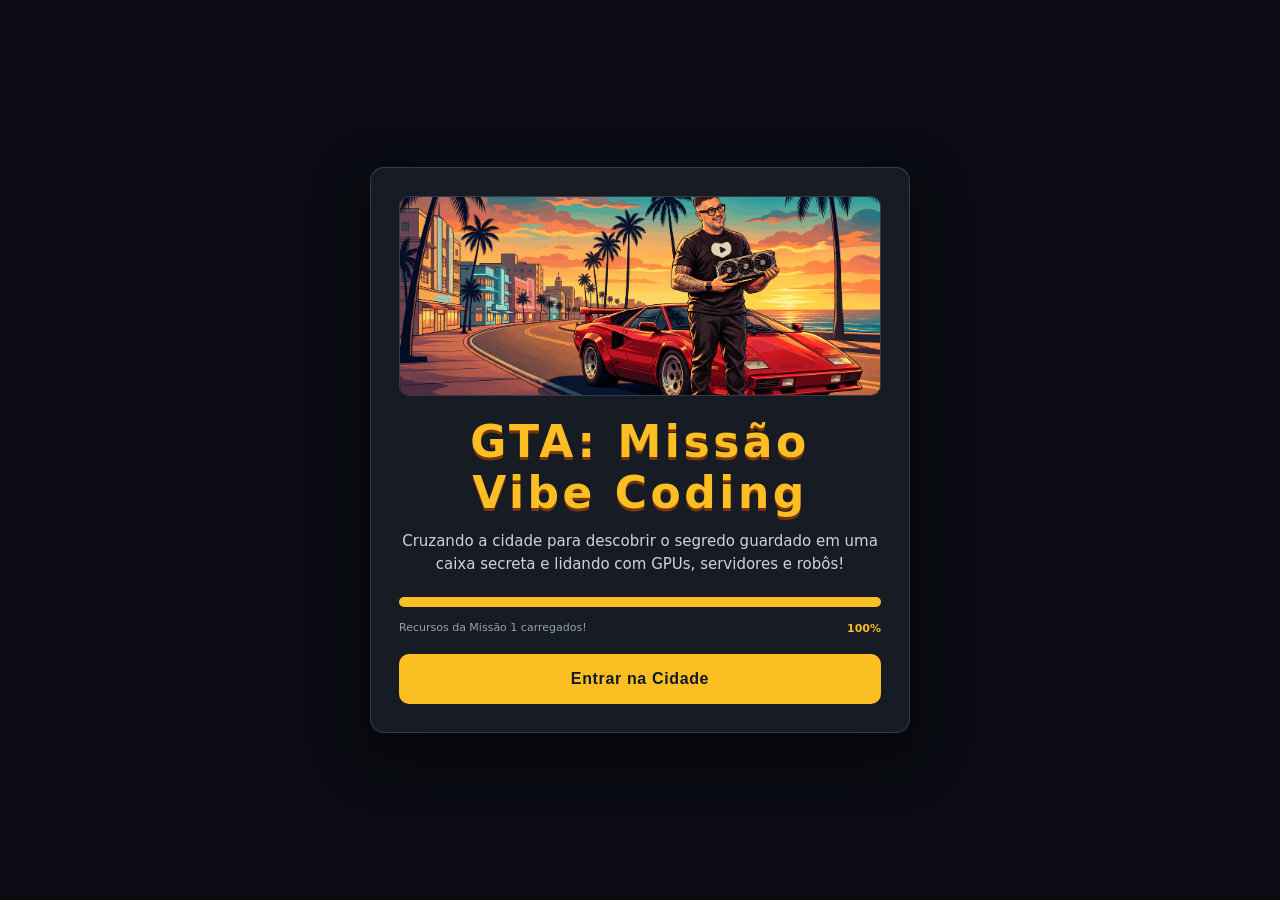
==== commit abc1773e: "feat: amplia janela do mapa expandido em telas grandes e adiciona reset.html" ====
--- a/index.html
+++ b/index.html
@@ -22,7 +22,7 @@
   <link rel="shortcut icon" href="./story/favicon.svg">
   <link rel="apple-touch-icon" sizes="180x180" href="./icon-180.png">
   <title>Missão Vibe Coding — Curso em Vídeo</title>
-  <link rel="stylesheet" href="./styles/main.css?v=36">
+  <link rel="stylesheet" href="./styles/main.css?v=37">
 </head>
 <body>
   <div id="game-shell">
@@ -351,6 +351,6 @@
       });
     })();
   </script>
-  <script type="module" src="./src/main.js?v=72"></script>
+  <script type="module" src="./src/main.js?v=73"></script>
 </body>
 </html>
--- a/styles/main.css
+++ b/styles/main.css
@@ -1293,7 +1293,7 @@
 }
 
 .expanded-map-card {
-  width: min(94vw, 960px);
+  width: min(94vw, 1440px);
   max-height: 94dvh;
   padding: clamp(10px, 2dvh, 18px) clamp(12px, 2.5vw, 22px);
   display: flex;
@@ -1343,7 +1343,7 @@
   border: 2px solid rgba(255, 255, 255, 0.2);
   background: #1d4e6b;
   max-width: 100%;
-  max-height: 70dvh;
+  max-height: 78dvh;
   touch-action: none;
   cursor: grab;
   user-select: none;
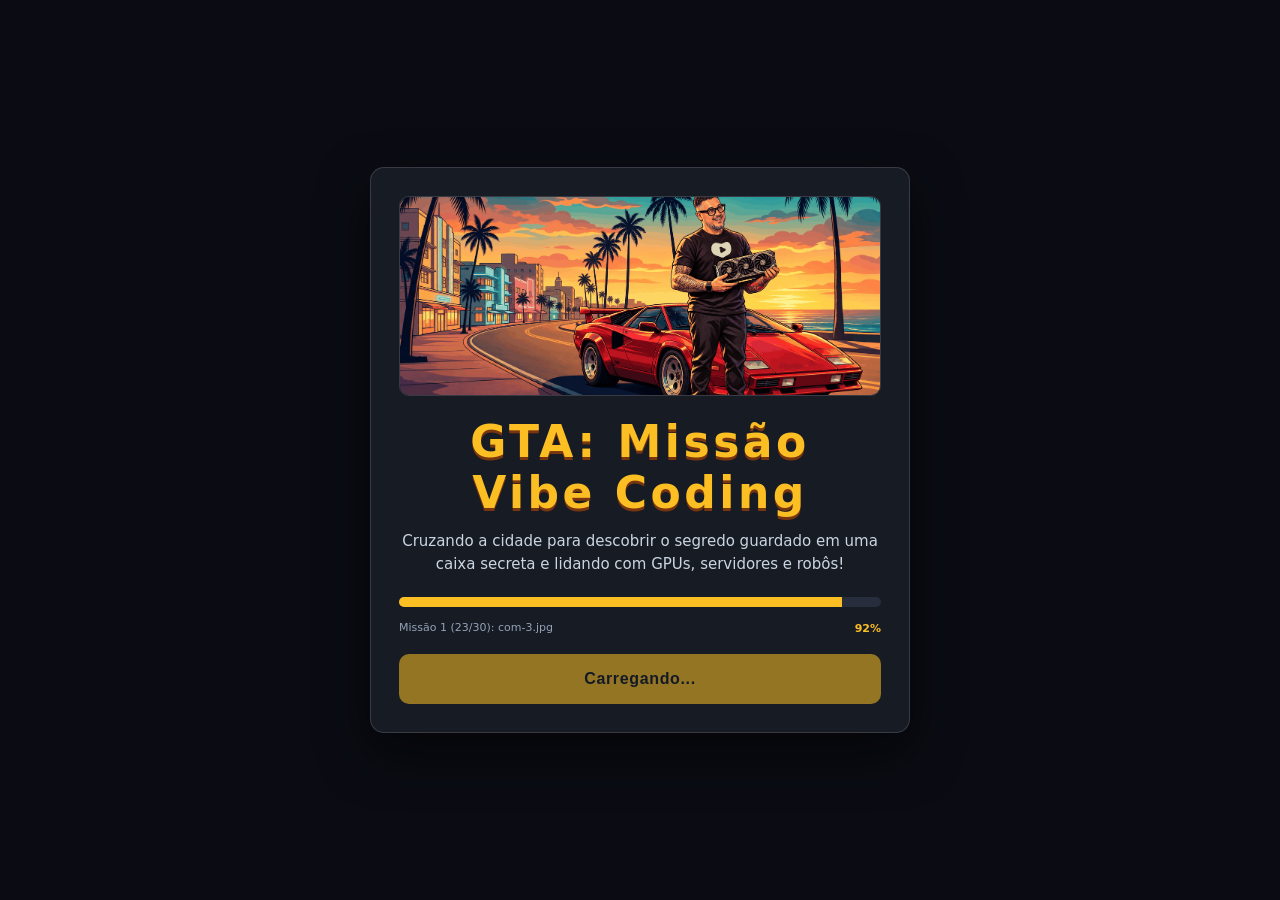
==== commit bcdf531f: "feat: aprimora HUD, estilos e controlador de interface" ====
--- a/index.html
+++ b/index.html
@@ -22,7 +22,7 @@
   <link rel="shortcut icon" href="./story/favicon.svg">
   <link rel="apple-touch-icon" sizes="180x180" href="./icon-180.png">
   <title>Missão Vibe Coding — Curso em Vídeo</title>
-  <link rel="stylesheet" href="./styles/main.css?v=37">
+  <link rel="stylesheet" href="./styles/main.css?v=40">
 </head>
 <body>
   <div id="game-shell">
@@ -231,7 +231,8 @@
           <button id="pause-restart-btn" type="button" class="secondary-button">REINICIAR MISSÃO</button>
           <button id="pause-choose-btn" type="button" class="secondary-button">ESCOLHER MISSÃO</button>
           <button id="pause-new-game-btn" type="button" class="secondary-button">NOVO JOGO</button>
-          <button id="pause-refresh-assets-btn" type="button" class="secondary-button">CARREGAR TUDO</button>
+          <button id="pause-refresh-assets-btn" type="button" class="secondary-button">RECARREGAR ASSETS</button>
+          <button id="pause-reset-game-btn" type="button" class="secondary-button">RESET DO JOGO</button>
           <button id="pause-exit-btn" type="button" class="danger-button">SAIR</button>
         </div>
       </div>
@@ -351,6 +352,6 @@
       });
     })();
   </script>
-  <script type="module" src="./src/main.js?v=73"></script>
+  <script type="module" src="./src/main.js?v=77"></script>
 </body>
 </html>
--- a/styles/main.css
+++ b/styles/main.css
@@ -1009,7 +1009,7 @@
   top: max(108px, 26%);
   left: 50%;
   transform: translate(-50%, -50%);
-  z-index: 15;
+  z-index: 26;
   display: inline-flex;
   align-items: center;
   gap: 10px;
@@ -1088,15 +1088,92 @@
   animation: world-pickup-bob 1.2s ease-in-out infinite;
 }
 
-.flying-item-clone {
+.pickup-showcase {
   position: fixed;
-  width: 44px;
-  height: 44px;
+  inset: 0;
+  pointer-events: none;
+  z-index: 24;
+  contain: layout style;
+}
+
+.pickup-showcase-stage {
+  position: fixed;
+  left: 50%;
+  top: 50%;
+  width: clamp(220px, 42vmin, 360px);
+  height: clamp(220px, 42vmin, 360px);
+  transform: translate3d(-50%, -50%, 0);
+  display: flex;
+  align-items: center;
+  justify-content: center;
+  pointer-events: none;
+}
+
+.pickup-showcase-glow {
+  position: absolute;
+  inset: 6%;
+  border-radius: 50%;
+  background: radial-gradient(
+    circle,
+    rgba(254, 240, 138, 0.72) 0%,
+    rgba(251, 191, 36, 0.34) 42%,
+    rgba(251, 191, 36, 0) 72%
+  );
+  will-change: transform, opacity;
+}
+
+.pickup-showcase-rays {
+  position: absolute;
+  inset: -12%;
+  border-radius: 50%;
+  background: repeating-conic-gradient(
+    from 0deg,
+    rgba(254, 240, 138, 0.34) 0deg 10deg,
+    rgba(251, 191, 36, 0) 10deg 24deg
+  );
+  -webkit-mask-image: radial-gradient(circle, rgba(0, 0, 0, 0.95) 18%, rgba(0, 0, 0, 0) 70%);
+  mask-image: radial-gradient(circle, rgba(0, 0, 0, 0.95) 18%, rgba(0, 0, 0, 0) 70%);
+  will-change: transform, opacity;
+  animation: pickup-rays-spin 9s linear infinite;
+}
+
+.pickup-showcase-item-wrap {
+  position: fixed;
+  left: 50%;
+  top: 50%;
+  width: clamp(132px, 24vmin, 210px);
+  height: clamp(132px, 24vmin, 210px);
+  transform: translate3d(-50%, -50%, 0);
+  display: flex;
+  align-items: center;
+  justify-content: center;
+  will-change: transform, opacity;
+}
+
+.pickup-showcase-img {
+  width: 100%;
+  height: 100%;
   object-fit: contain;
-  transform: translate(-50%, -50%);
-  pointer-events: none;
-  z-index: 25;
-  filter: drop-shadow(0 6px 14px rgba(0, 0, 0, 0.65));
+  animation: pickup-item-float 1.8s ease-in-out infinite;
+  will-change: transform;
+}
+
+@keyframes pickup-rays-spin {
+  from {
+    transform: rotate(0deg);
+  }
+  to {
+    transform: rotate(360deg);
+  }
+}
+
+@keyframes pickup-item-float {
+  0%, 100% {
+    transform: translate3d(0, 0, 0);
+  }
+  50% {
+    transform: translate3d(0, -6px, 0);
+  }
 }
 
 .inventory-btn-pulse {
@@ -1292,14 +1369,30 @@
   }
 }
 
+#expanded-map-screen:not(.hidden),
+#expanded-map-screen:not(.hidden) > .expanded-map-card,
+#expanded-map-screen:not(.hidden) .expanded-map-title {
+  animation: none;
+}
+
+#expanded-map-screen.is-closing {
+  pointer-events: none;
+}
+
 .expanded-map-card {
   width: min(94vw, 1440px);
+  max-width: none;
   max-height: 94dvh;
   padding: clamp(10px, 2dvh, 18px) clamp(12px, 2.5vw, 22px);
   display: flex;
   flex-direction: column;
   align-items: center;
   gap: clamp(8px, 1.4dvh, 12px);
+  transform-origin: center center;
+}
+
+.expanded-map-card.is-animating {
+  will-change: transform, opacity;
 }
 
 .expanded-map-header {
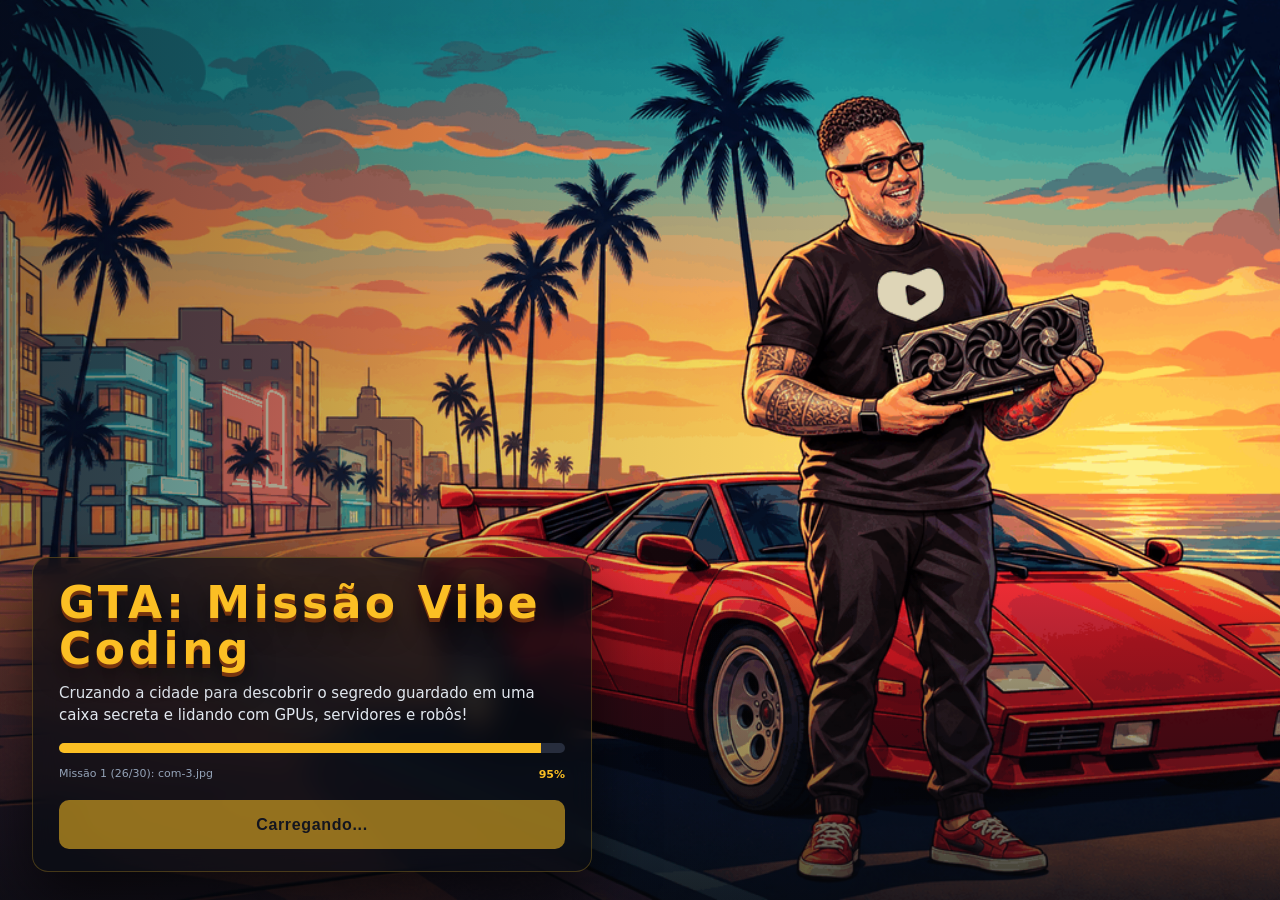
==== commit c75f5d22: "feat: redesenha splash screen estilo AAA responsiva para desktop, paisagem e retrato" ====
--- a/index.html
+++ b/index.html
@@ -22,7 +22,7 @@
   <link rel="shortcut icon" href="./story/favicon.svg">
   <link rel="apple-touch-icon" sizes="180x180" href="./icon-180.png">
   <title>Missão Vibe Coding — Curso em Vídeo</title>
-  <link rel="stylesheet" href="./styles/main.css?v=40">
+  <link rel="stylesheet" href="./styles/main.css?v=42">
 </head>
 <body>
   <div id="game-shell">
@@ -143,9 +143,13 @@
       </div>
     </div>
 
-    <section id="start-screen" class="overlay-screen hidden">
-      <div class="overlay-card start-card">
+    <section id="start-screen" class="overlay-screen start-screen hidden">
+      <div class="start-backdrop" aria-hidden="true">
+        <img id="start-splash-bg" class="start-splash-bg hidden" alt="">
         <img id="start-splash" class="start-splash hidden" alt="Capa da história">
+        <div class="start-scrim"></div>
+      </div>
+      <div class="start-card">
         <h1 id="start-title" class="retro-title">CIDADE ABERTA</h1>
         <p id="start-subtitle" class="overlay-subtitle">Explore a cidade, entre em estabelecimentos térreos e dirija carros, motos e vans.</p>
         <div id="start-loading-box" class="start-loading-box">
@@ -352,6 +356,6 @@
       });
     })();
   </script>
-  <script type="module" src="./src/main.js?v=77"></script>
+  <script type="module" src="./src/main.js?v=78"></script>
 </body>
 </html>
--- a/styles/main.css
+++ b/styles/main.css
@@ -531,17 +531,153 @@
   box-shadow: 0 20px 50px rgba(0, 0, 0, 0.55);
 }
 
-.start-card {
-  max-width: 540px;
+.start-screen {
+  background: #07090e;
+  padding: 0;
+  overflow: hidden;
+  align-items: flex-end;
+  justify-content: flex-start;
+}
+
+.start-backdrop {
+  position: fixed;
+  inset: 0;
+  z-index: 0;
+  overflow: hidden;
+  pointer-events: none;
+  background: #07090e;
+}
+
+.start-splash-bg {
+  display: none;
 }
 
 .start-splash {
   width: 100%;
-  max-height: 200px;
+  height: 100%;
   object-fit: cover;
-  border-radius: 10px;
+  object-position: center 28%;
+  animation: splashKenBurns 24s ease-in-out infinite alternate;
+}
+
+@keyframes splashKenBurns {
+  0% {
+    transform: scale(1);
+  }
+  100% {
+    transform: scale(1.045);
+  }
+}
+
+.start-scrim {
+  position: absolute;
+  inset: 0;
+  background:
+    linear-gradient(90deg, rgba(7, 9, 14, 0.42) 0%, rgba(7, 9, 14, 0.14) 36%, transparent 65%),
+    linear-gradient(180deg, transparent 0%, transparent 62%, rgba(7, 9, 14, 0.45) 88%, rgba(7, 9, 14, 0.72) 100%);
+}
+
+.start-card {
+  position: relative;
+  z-index: 1;
+  width: min(560px, 92vw);
+  margin: 0 0 max(28px, calc(env(safe-area-inset-bottom) + 22px)) max(32px, calc(env(safe-area-inset-left) + 28px));
+  padding: 22px 26px;
+  border-radius: 16px;
+  background: rgba(10, 13, 20, 0.72);
+  border: 1px solid rgba(251, 191, 36, 0.24);
+  backdrop-filter: blur(12px);
+  -webkit-backdrop-filter: blur(12px);
+  box-shadow: 0 24px 60px rgba(0, 0, 0, 0.65);
+  text-align: left;
+}
+
+.start-card .retro-title {
+  font-size: clamp(26px, 4.2vw, 44px);
+  line-height: 1.05;
+  margin-bottom: 10px;
+  text-shadow: 0 4px 0 #78350f, 0 10px 26px rgba(0, 0, 0, 0.75);
+}
+
+.start-card .overlay-subtitle {
+  font-size: clamp(13px, 1.5vw, 15px);
   margin-bottom: 16px;
-  border: 1px solid rgba(255, 255, 255, 0.14);
+  color: #e2e8f0;
+}
+
+.start-card .start-actions {
+  justify-content: flex-start;
+}
+
+@media (orientation: portrait), (max-aspect-ratio: 1 / 1) {
+  .start-screen {
+    flex-direction: column;
+    align-items: center;
+    justify-content: space-between;
+    padding: max(12px, env(safe-area-inset-top)) 0 max(16px, env(safe-area-inset-bottom));
+  }
+
+  .start-backdrop {
+    display: flex;
+    align-items: center;
+    justify-content: center;
+    padding: max(12px, env(safe-area-inset-top)) 0 38dvh;
+  }
+
+  .start-splash-bg {
+    display: block;
+    position: absolute;
+    inset: 0;
+    width: 100%;
+    height: 100%;
+    object-fit: cover;
+    filter: blur(20px) brightness(0.62) saturate(1.15);
+    transform: scale(1.14);
+  }
+
+  .start-splash {
+    position: relative;
+    z-index: 1;
+    width: 100%;
+    height: auto;
+    max-height: 52dvh;
+    object-fit: contain;
+    animation: none;
+    filter: drop-shadow(0 16px 32px rgba(0, 0, 0, 0.65));
+  }
+
+  .start-scrim {
+    z-index: 2;
+    background: linear-gradient(
+      180deg,
+      transparent 0%,
+      transparent 54%,
+      rgba(7, 9, 14, 0.55) 74%,
+      rgba(7, 9, 14, 0.9) 100%
+    );
+  }
+
+  .start-card {
+    margin: auto 0 0;
+    width: min(94vw, 520px);
+    padding: 18px 18px 16px;
+    text-align: center;
+    background: rgba(10, 13, 20, 0.8);
+  }
+
+  .start-card .retro-title {
+    font-size: clamp(24px, 6.8vw, 34px);
+    margin-bottom: 8px;
+  }
+
+  .start-card .overlay-subtitle {
+    font-size: 13.5px;
+    margin-bottom: 14px;
+  }
+
+  .start-card .start-actions {
+    justify-content: center;
+  }
 }
 
 .retro-title {
@@ -2078,8 +2214,23 @@
     padding: 18px 22px;
   }
 
-  .start-splash {
-    max-height: 108px;
+  .start-card {
+    width: min(460px, 64vw);
+    margin: 0 0 max(12px, calc(env(safe-area-inset-bottom) + 10px)) max(16px, calc(env(safe-area-inset-left) + 14px));
+    padding: 14px 18px;
+  }
+
+  .start-card .retro-title {
+    font-size: clamp(20px, 3.6vw, 28px);
+    margin-bottom: 6px;
+  }
+
+  .start-card .overlay-subtitle {
+    font-size: 12.5px;
+    margin-bottom: 10px;
+  }
+
+  .start-card .start-loading-box {
     margin-bottom: 10px;
   }
 
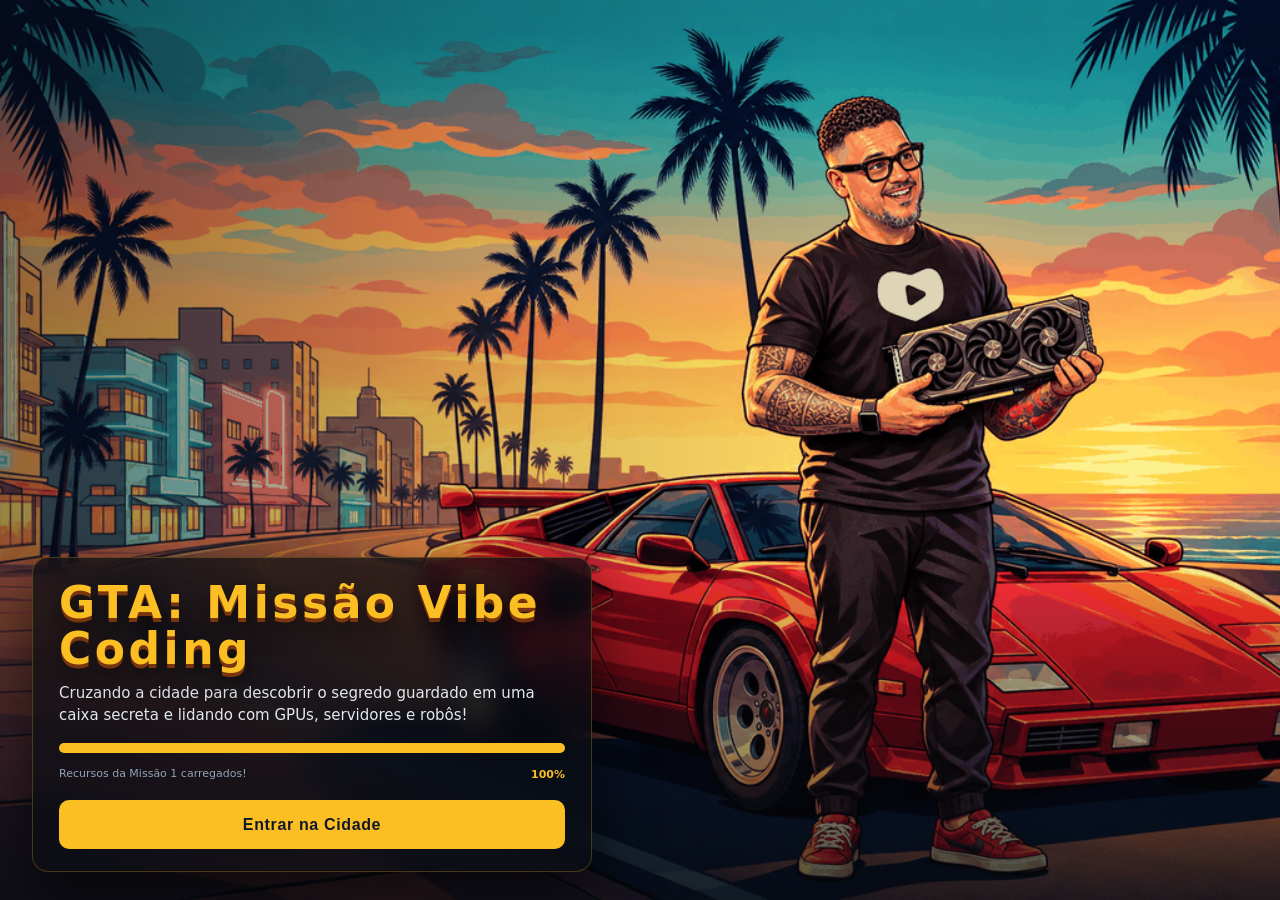
==== commit d6f65d25: "feat: add web modal markup and highlighted dialogue link styles" ====
--- a/index.html
+++ b/index.html
@@ -214,7 +214,10 @@
           <div id="cutscene-speaker" class="cutscene-speaker"></div>
           <p id="cutscene-text" class="cutscene-text"></p>
           <div id="cutscene-choices" class="cutscene-choices hidden"></div>
-          <button id="cutscene-next-btn" type="button" class="primary-button cutscene-next-btn">Continuar</button>
+          <div class="cutscene-actions">
+            <button id="cutscene-link-btn" type="button" class="cutscene-link-btn hidden">Visualizar o link</button>
+            <button id="cutscene-next-btn" type="button" class="primary-button cutscene-next-btn">Continuar</button>
+          </div>
         </div>
       </div>
     </section>
@@ -274,6 +277,31 @@
           <span class="legend-chip"><i class="legend-dot legend-extra"></i> Extras (?)</span>
           <span class="legend-chip"><i class="legend-dot legend-hospital"></i> Hospitais</span>
         </div>
+      </div>
+    </section>
+
+    <section id="web-modal-screen" class="overlay-screen hidden" role="dialog" aria-modal="true" aria-label="Visualizador Web">
+      <div class="overlay-card web-modal-card">
+        <div class="web-modal-header">
+          <div class="web-modal-title-group">
+            <h2 id="web-modal-title" class="retro-title web-modal-title">SITE EXTERNO</h2>
+            <p id="web-modal-url" class="overlay-subtitle web-modal-url"></p>
+          </div>
+          <div class="web-modal-actions">
+            <button id="web-modal-external-btn" type="button" class="web-modal-external-btn">Abrir no navegador externo</button>
+            <button id="web-modal-close-btn" type="button" class="secondary-button web-modal-close-btn">Fechar</button>
+          </div>
+        </div>
+        <div class="web-modal-stage">
+          <iframe
+            id="web-modal-iframe"
+            class="web-modal-iframe"
+            title="Conteúdo externo"
+            sandbox="allow-scripts allow-same-origin allow-forms allow-popups"
+            referrerpolicy="no-referrer-when-downgrade"
+          ></iframe>
+        </div>
+        <p id="web-modal-hint" class="web-modal-hint">Role com mouse, dedo ou setas. Se o site não carregar aqui, use "Abrir no navegador externo".</p>
       </div>
     </section>
 
--- a/styles/main.css
+++ b/styles/main.css
@@ -1067,6 +1067,45 @@
   color: #fef08a;
 }
 
+.cutscene-actions {
+  display: flex;
+  flex-wrap: wrap;
+  align-items: center;
+  justify-content: flex-end;
+  gap: 10px;
+}
+
+.cutscene-link-btn {
+  appearance: none;
+  display: inline-flex;
+  align-items: center;
+  gap: 8px;
+  padding: 10px 18px;
+  border-radius: 8px;
+  border: 2px solid #67e8f9;
+  background: linear-gradient(135deg, #0891b2 0%, #2563eb 100%);
+  color: #ffffff;
+  font-size: 14px;
+  font-weight: 800;
+  letter-spacing: 0.02em;
+  cursor: pointer;
+  box-shadow: 0 0 14px rgba(34, 211, 238, 0.42);
+  transition: transform 0.12s ease, box-shadow 0.12s ease, filter 0.12s ease;
+}
+
+.cutscene-link-btn:hover {
+  filter: brightness(1.1);
+  transform: translateY(-1px);
+}
+
+.cutscene-link-btn.selected,
+.cutscene-next-btn.selected {
+  outline: 3px solid #fbbf24;
+  outline-offset: 2px;
+  transform: translateY(-1px);
+  box-shadow: 0 0 18px rgba(251, 191, 36, 0.55);
+}
+
 .cutscene-next-btn {
   align-self: flex-end;
   padding: 10px 20px;
@@ -1620,6 +1659,106 @@
   font-size: 11px;
   font-weight: 700;
   color: #cbd5e1;
+}
+
+.web-modal-card {
+  width: min(94vw, 1440px);
+  height: min(92dvh, 920px);
+  max-width: none;
+  max-height: 94dvh;
+  padding: clamp(10px, 2dvh, 18px) clamp(12px, 2.5vw, 22px);
+  display: flex;
+  flex-direction: column;
+  align-items: stretch;
+  gap: clamp(8px, 1.4dvh, 12px);
+  text-align: left;
+}
+
+.web-modal-header {
+  display: flex;
+  flex-wrap: wrap;
+  align-items: center;
+  justify-content: space-between;
+  gap: 10px 14px;
+}
+
+.web-modal-title-group {
+  min-width: 0;
+  flex: 1 1 220px;
+}
+
+.web-modal-title {
+  font-size: clamp(16px, 2.6vw, 22px);
+  margin-bottom: 2px;
+}
+
+.web-modal-url {
+  margin-bottom: 0;
+  font-size: clamp(11px, 1.5vw, 13px);
+  line-height: 1.3;
+  color: #94a3b8;
+  white-space: nowrap;
+  overflow: hidden;
+  text-overflow: ellipsis;
+}
+
+.web-modal-actions {
+  display: flex;
+  flex-wrap: wrap;
+  align-items: center;
+  gap: 8px;
+  flex-shrink: 0;
+}
+
+.web-modal-external-btn {
+  appearance: none;
+  padding: 9px 14px;
+  border-radius: 8px;
+  border: 1px solid #38bdf8;
+  background: linear-gradient(135deg, #0284c7 0%, #2563eb 100%);
+  color: #ffffff;
+  font-size: 13px;
+  font-weight: 700;
+  cursor: pointer;
+}
+
+.web-modal-close-btn {
+  padding: 9px 16px;
+  font-size: 13px;
+}
+
+.web-modal-external-btn.selected,
+.web-modal-close-btn.selected {
+  outline: 3px solid #fbbf24;
+  outline-offset: 2px;
+}
+
+.web-modal-stage {
+  position: relative;
+  flex: 1 1 auto;
+  width: 100%;
+  min-height: 0;
+  overflow: hidden;
+  border-radius: 10px;
+  border: 2px solid rgba(255, 255, 255, 0.22);
+  background: #ffffff;
+}
+
+.web-modal-iframe {
+  display: block;
+  width: 125%;
+  height: 125%;
+  border: 0;
+  transform: scale(0.8);
+  transform-origin: top left;
+  background: #ffffff;
+}
+
+.web-modal-hint {
+  font-size: 11px;
+  font-weight: 600;
+  color: #cbd5e1;
+  text-align: center;
 }
 
 .legend-chip {
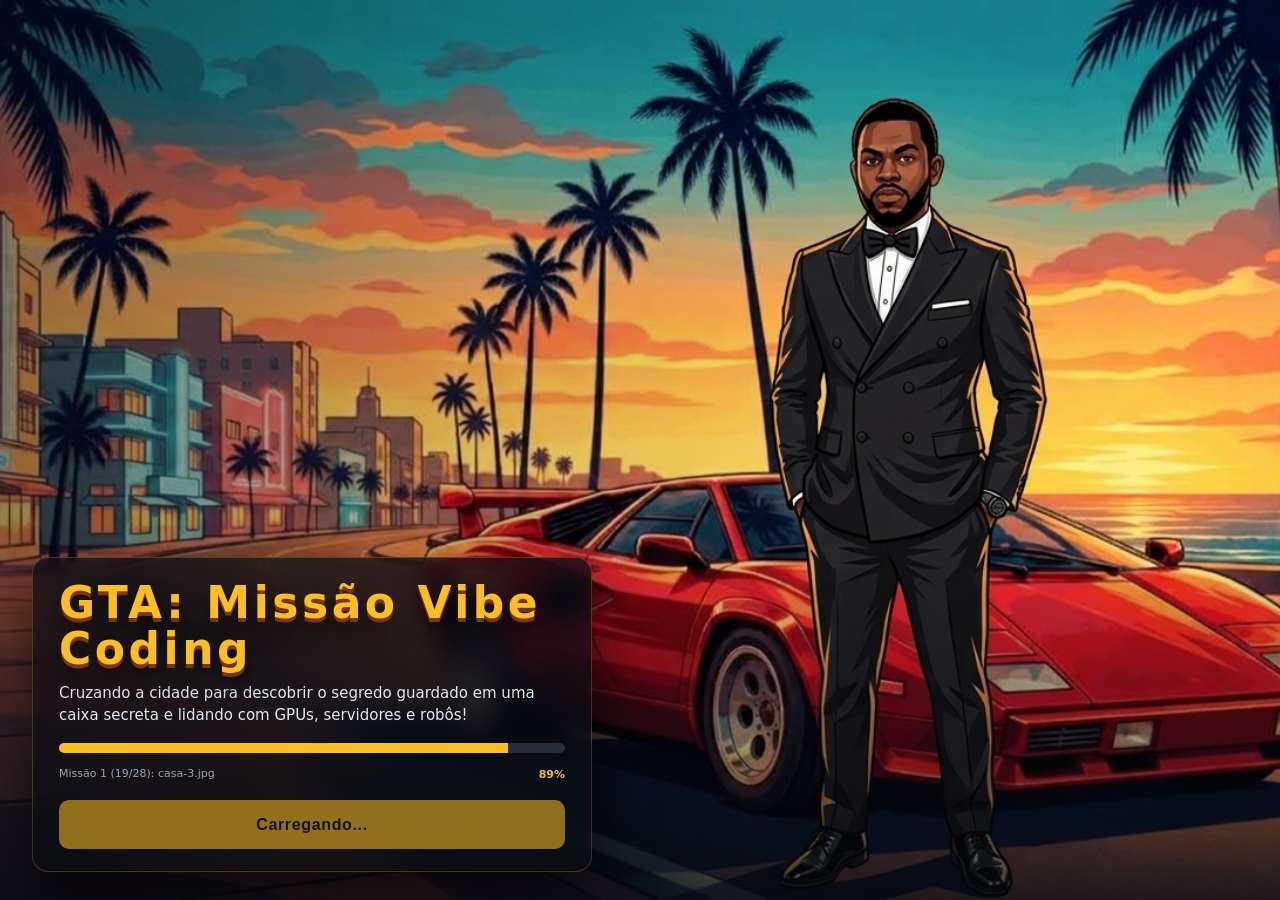
==== commit 0e45a062: "Alterando personagem principal" ====
--- a/index.html
+++ b/index.html
@@ -12,11 +12,11 @@
   <meta property="og:type" content="website">
   <meta property="og:title" content="Missão Vibe Coding — Curso em Vídeo">
   <meta property="og:description" content="Cruzando a cidade para descobrir o segredo guardado em uma caixa secreta e lidando com GPUs, servidores e robôs!">
-  <meta property="og:image" content="./story/splash/splash-start.png">
+  <meta property="og:image" content="./story/splash/splash-start.jpeg">
   <meta name="twitter:card" content="summary_large_image">
   <meta name="twitter:title" content="Missão Vibe Coding — Curso em Vídeo">
   <meta name="twitter:description" content="Cruzando a cidade para descobrir o segredo guardado em uma caixa secreta e lidando com GPUs, servidores e robôs!">
-  <meta name="twitter:image" content="./story/splash/splash-start.png">
+  <meta name="twitter:image" content="./story/splash/splash-start.jpeg">
   <link rel="manifest" href="./manifest.webmanifest">
   <link rel="icon" type="image/svg+xml" href="./story/favicon.svg">
   <link rel="shortcut icon" href="./story/favicon.svg">
@@ -293,11 +293,11 @@
           </div>
         </div>
         <div class="web-modal-stage">
+          <div id="web-modal-loading" class="web-modal-loading">Carregando site...</div>
           <iframe
             id="web-modal-iframe"
             class="web-modal-iframe"
             title="Conteúdo externo"
-            sandbox="allow-scripts allow-same-origin allow-forms allow-popups"
             referrerpolicy="no-referrer-when-downgrade"
           ></iframe>
         </div>
--- a/styles/main.css
+++ b/styles/main.css
@@ -1741,10 +1741,29 @@
   overflow: hidden;
   border-radius: 10px;
   border: 2px solid rgba(255, 255, 255, 0.22);
-  background: #ffffff;
+  background: #0f172a;
+}
+
+.web-modal-loading {
+  position: absolute;
+  inset: 0;
+  display: flex;
+  align-items: center;
+  justify-content: center;
+  padding: 20px;
+  text-align: center;
+  font-size: 14px;
+  font-weight: 700;
+  color: #e2e8f0;
+  background: rgba(15, 23, 42, 0.92);
+  z-index: 2;
+  pointer-events: none;
 }
 
 .web-modal-iframe {
+  position: absolute;
+  top: 0;
+  left: 0;
   display: block;
   width: 125%;
   height: 125%;
